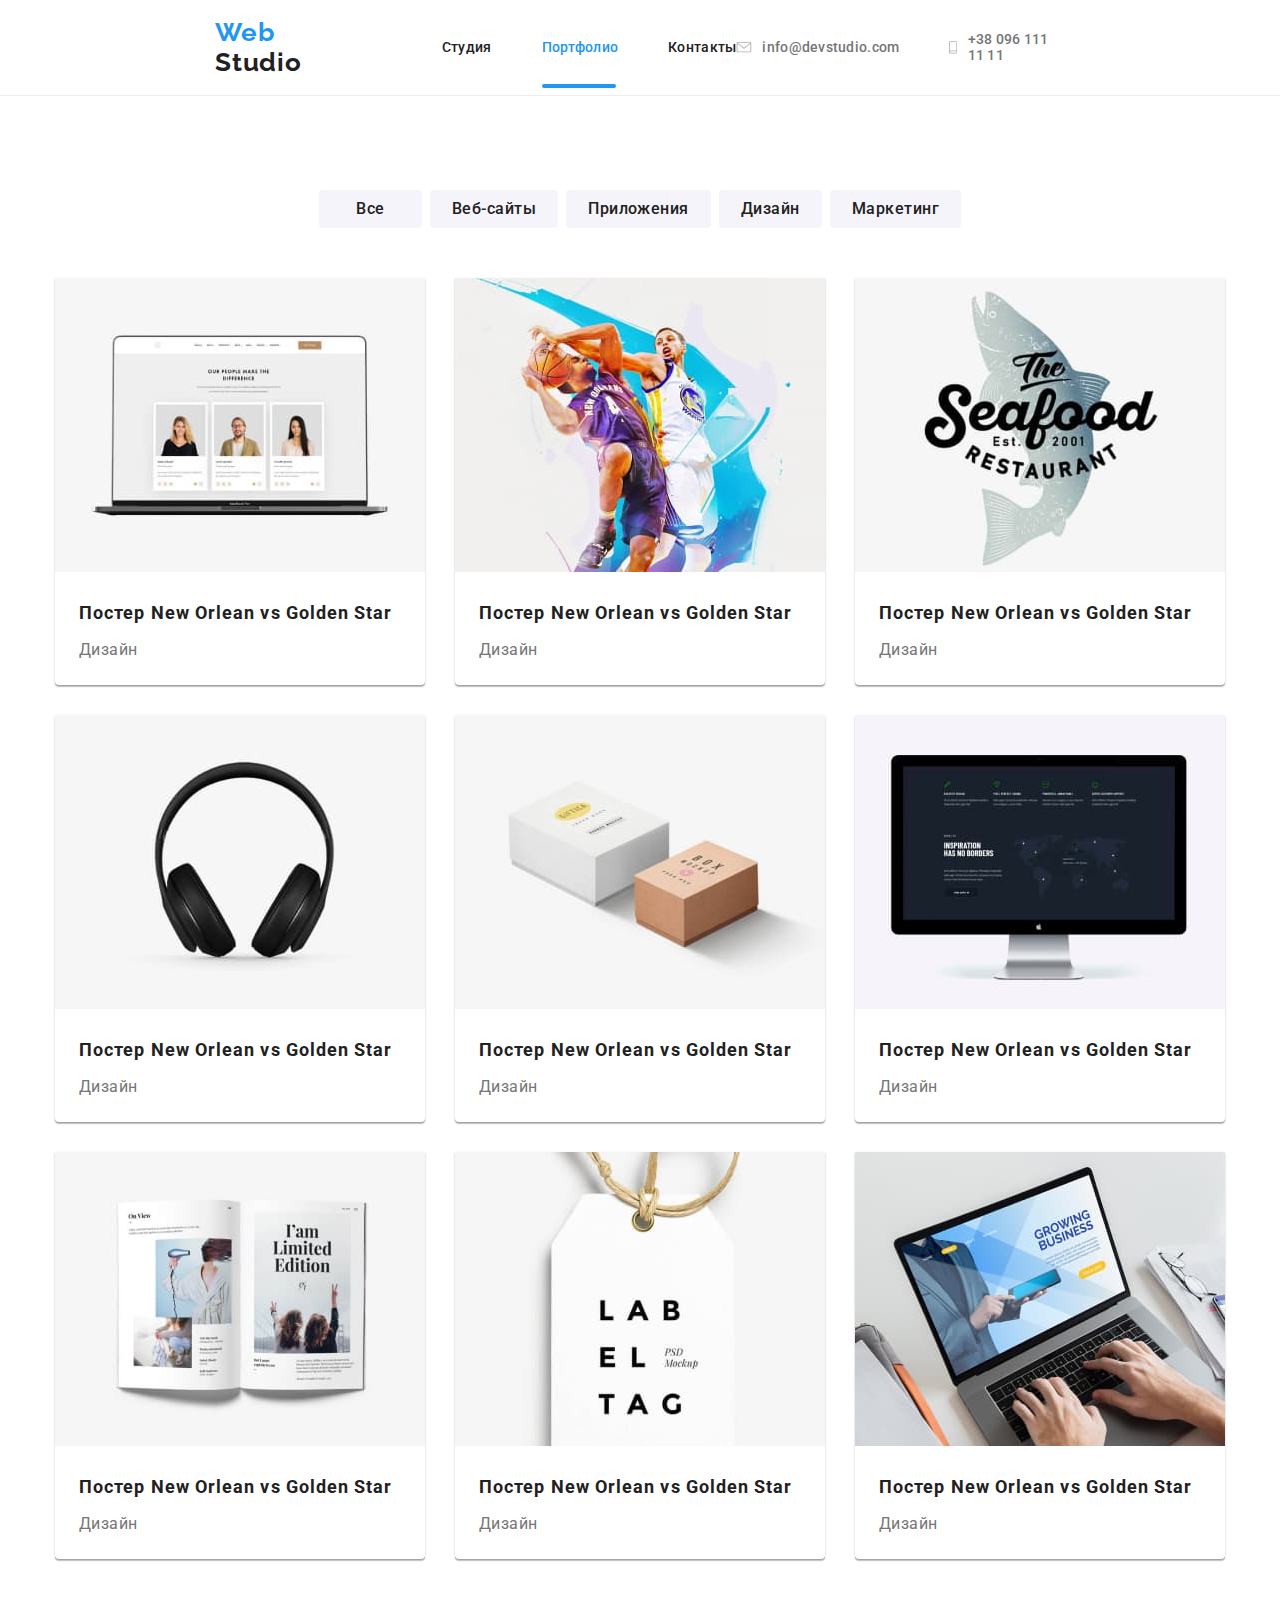
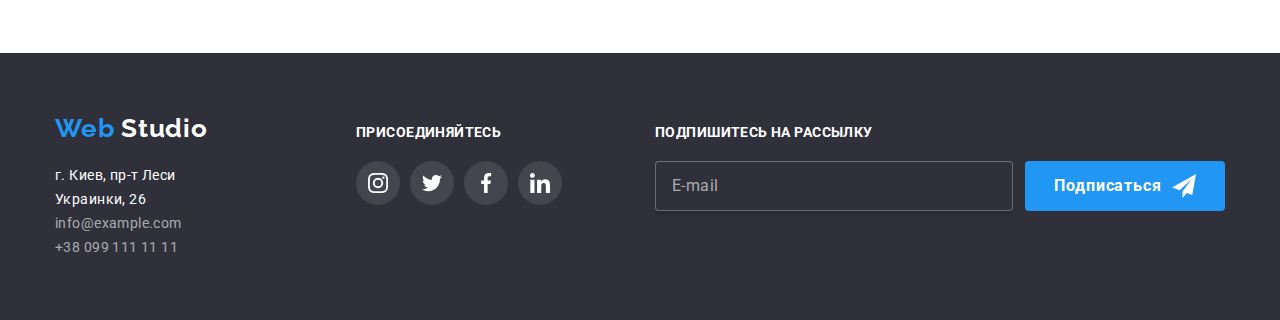
==== portfolio.html @ f152252c "Fixes page marcup and styles of index.html and portfolio.html" ====
<!DOCTYPE html>
<html lang="ru">
<head>
    <meta charset="UTF-8">
    <meta name="viewport" content="width=device-width, initial-scale=1.0">
    <title>Portfolio</title>
    <link href="https://fonts.googleapis.com/css2?family=Raleway:wght@700&amp;family=Roboto:wght@400;500;700;900&amp;display=swap" rel="stylesheet">
    <link rel="stylesheet" href="css/normalize.css"/>
    <link rel="stylesheet" href="./css/common.css"/>
    <link rel="stylesheet" href="./css/styles.css"/>
</head>
<body>
    <header>
        <div class="header-conteiner ul portfolio-page">
            <a href="./index.html" class="logo">
                Web <span class="head logo">Studio</span>
            </a>
            <nav class="nav">
                <ul class="ul">
                    <li class="item"><a href="./index.html" class="nav-link">Студия<div class="decor"></div></a></li>
                    <li class="item"><a href="./portfolio.html" class="nav-link current">Портфолио<div class="decor"></div></a></li>
                    <li class="item"><a href="" class="nav-link">Контакты<div class="decor"></div></a></li>
                </ul>
            </nav>
            <ul class="ul">
                <li class="item">
                    <a href="mailto:info@devstudio.com" class=".header-mail nav-link contact">
                        <svg class="header-mail icon">
                            <use href="./img/symbol-defs1.svg#envelope">
                            </use>
                        </svg>
                        info@devstudio.com
                    </a>
                </li>
                <li class="item">
                    <a href="tel:+380961111111" class="nav-link contact">
                        <svg class="header-phone icon">
                            <use href="./img/symbol-defs1.svg#smartphone">
                            </use>
                        </svg>
                        +38 096 111 11 11
                    </a>
                </li>
            </ul>
        </div>
    </header>
    <main class="main">
        <div class="conteiner customize">
            <h1 class="hidden">Портфолио</h1>
            <ul class="ul">
                <li class="portfolio-item"><button type="button" class="portfolio-button">Все</button></li>
                <li class="portfolio-item"><button type="button" class="portfolio-button">Веб-сайты</button></li>
                <li class="portfolio-item"><button type="button" class="portfolio-button">Приложения</button></li>
                <li class="portfolio-item"><button type="button" class="portfolio-button">Дизайн</button></li>
                <li class="portfolio-item"><button type="button" class="portfolio-button">Маркетинг</button></li>
            </ul>
        </div>
        <div class="portfolio conteiner">
            <ul class="ul portfolio">
                <li class="portfolio items">
                    <a href="" class="portfolio-link">
                        <div class="new-orlean">
                            <img src="./img/portfolio.jpg" alt=""/>
                            <p class="hover-block hover-text">
                                Технокряк это современная площадка распространения коронавируса. 
                                Компании используют эту платформу для цифрового шпионажа и атак 
                                на защищённые сервера конкурентов.
                            </p>
                        </div>
                        <div class="portfolio-conteiner">
                            <h2 class="portfolio-header">Постер New Orlean vs Golden Star</h2>
                            <p class="portfolio-text">Дизайн</p>
                        </div>
                    </a>
                </li>
                <li class="portfolio items">
                    <a href="" class="portfolio-link">
                        <div class="new-orlean">
                            <img src="./img/portfolio1.jpg" alt=""/>
                            <p class="hover-block hover-text">
                                Технокряк это современная площадка распространения коронавируса. 
                                Компании используют эту платформу для цифрового шпионажа и атак 
                                на защищённые сервера конкурентов.
                            </p>
                        </div>
                        <div class="portfolio-conteiner">
                            <h2 class="portfolio-header">Постер New Orlean vs Golden Star</h2>
                            <p class="portfolio-text">Дизайн</p>
                        </div>
                    </a>
                </li>
                <li class="portfolio items">
                    <a href="" class="portfolio-link">
                        <div class="new-orlean">
                            <img src="./img/portfolio2.jpg" alt=""/>
                            <p class="hover-block hover-text">
                                Технокряк это современная площадка распространения коронавируса. 
                                Компании используют эту платформу для цифрового шпионажа и атак 
                                на защищённые сервера конкурентов.
                            </p>
                        </div>
                        <div class="portfolio-conteiner">
                            <h2 class="portfolio-header">Постер New Orlean vs Golden Star</h2>
                            <p class="portfolio-text">Дизайн</p>
                        </div>
                    </a>
                </li>
                <li class="portfolio items">
                    <a href="" class="portfolio-link">
                        <div class="new-orlean">
                            <img src="./img/portfolio3.jpg" alt=""/>
                            <p class="hover-block hover-text">
                                Технокряк это современная площадка распространения коронавируса. 
                                Компании используют эту платформу для цифрового шпионажа и атак 
                                на защищённые сервера конкурентов.
                            </p>
                        </div>
                        <div class="portfolio-conteiner">
                            <h2 class="portfolio-header">Постер New Orlean vs Golden Star</h2>
                            <p class="portfolio-text">Дизайн</p>
                        </div>
                    </a>
                </li>
                <li class="portfolio items">
                    <a href="" class="portfolio-link">
                        <div class="new-orlean">
                            <img src="./img/portfolio4.jpg" alt=""/>
                            <p class="hover-block hover-text">
                                Технокряк это современная площадка распространения коронавируса. 
                                Компании используют эту платформу для цифрового шпионажа и атак 
                                на защищённые сервера конкурентов.
                            </p>
                        </div>
                        <div class="portfolio-conteiner">
                            <h2 class="portfolio-header">Постер New Orlean vs Golden Star</h2>
                            <p class="portfolio-text">Дизайн</p>
                        </div>
                    </a>
                </li>
                <li class="portfolio items">
                    <a href="" class="portfolio-link">
                        <div class="new-orlean">
                            <img src="./img/portfolio5.jpg" alt=""/>
                            <p class="hover-block hover-text">
                                Технокряк это современная площадка распространения коронавируса. 
                                Компании используют эту платформу для цифрового шпионажа и атак 
                                на защищённые сервера конкурентов.
                            </p>
                        </div>
                        <div class="portfolio-conteiner">
                            <h2 class="portfolio-header">Постер New Orlean vs Golden Star</h2>
                            <p class="portfolio-text">Дизайн</p>
                        </div>
                    </a>
                </li>
                <li class="portfolio items">
                    <a href="" class="portfolio-link">
                        <div class="new-orlean">
                            <img src="./img/portfolio6.jpg" alt=""/>
                            <p class="hover-block hover-text">
                                Технокряк это современная площадка распространения коронавируса. 
                                Компании используют эту платформу для цифрового шпионажа и атак 
                                на защищённые сервера конкурентов.
                            </p>
                        </div>
                        <div class="portfolio-conteiner">
                            <h2 class="portfolio-header">Постер New Orlean vs Golden Star</h2>
                            <p class="portfolio-text">Дизайн</p>
                        </div>
                    </a>
                </li>
                <li class="portfolio items">
                    <a href="" class="portfolio-link">
                        <div class="new-orlean">
                            <img src="./img/portfolio7.jpg" alt=""/>
                            <p class="hover-block hover-text">
                                Технокряк это современная площадка распространения коронавируса. 
                                Компании используют эту платформу для цифрового шпионажа и атак 
                                на защищённые сервера конкурентов.
                            </p>
                        </div>
                        <div class="portfolio-conteiner">
                            <h2 class="portfolio-header">Постер New Orlean vs Golden Star</h2>
                            <p class="portfolio-text">Дизайн</p>
                        </div>
                    </a>
                </li>
                <li class="portfolio items">
                    <a href="" class="portfolio-link">
                        <div class="new-orlean">
                            <img src="./img/portfolio8.jpg" alt=""/>
                            <p class="hover-block hover-text">
                                Технокряк это современная площадка распространения коронавируса. 
                                Компании используют эту платформу для цифрового шпионажа и атак 
                                на защищённые сервера конкурентов.
                            </p>
                        </div>
                        <div class="portfolio-conteiner">
                            <h2 class="portfolio-header">Постер New Orlean vs Golden Star</h2>
                            <p class="portfolio-text">Дизайн</p>
                        </div>
                    </a>
                </li>
            </ul>
        </div>
    </main>
    <footer class="footer">
        <h2 class="footer section-header hidden">Свяжитесь с нами</h2>
        <div class="footer-conteiner ul">
            <div class="ul address">
                <a href="./index.html" class="logo footer-logo">
                    Web <span class="botom logo">Studio</span>
                </a>
                <address class="address">
                    г. Киев, пр-т Леси Украинки, 26 <br>
                    <a href="mailto:info@example.com" class="address-link">info@example.com</a><br>
                    <a href="tel:+38 099 111 11 11" class="address-link">+38 099 111 11 11</a>
                </address>
            </div>
            <div class="ul follow-us">
                <h3 class="features ul">присоединяйтесь</h3>
                <ul class="ul">
                    <li class="team-item">
                        <a href="" aria-label="ссылка на instagram" target="_blank" rel="noopener noreferrer" class="follow-us-link">
                            <svg class="icon">
                                <use href="./img/symbol-defs.svg#instagram">
                                </use>
                            </svg>
                        </a>
                    </li>
                    <li class="team-item">
                        <a href="" aria-label="ссылка на twitter" target="_blank" rel="noopener noreferrer" class="follow-us-link">
                            <svg class="icon">
                                <use href="./img/symbol-defs.svg#twitter">
                                </use>
                            </svg>
                        </a>
                    </li>
                    <li class="team-item">
                        <a href="" aria-label="ссылка на faceboock" target="_blank" rel="noopener noreferrer" class="follow-us-link">
                            <svg class="icon">
                                <use href="./img/symbol-defs.svg#facebook">
                                </use>
                            </svg>
                        </a>
                    </li>
                    <li class="team-item">
                        <a href="" aria-label="ссылка на linkedin" target="_blank" rel="noopener noreferrer" class="follow-us-link">
                            <svg class="icon">
                                <use href="./img/symbol-defs.svg#linkedin">
                                </use>
                            </svg>
                        </a>
                    </li>
                </ul>
            </div>
            <form class="ul subscribe">
                <label class="footer-label" for="delivery-mail">Подпишитесь на рассылку</label>
                <div class="ul">
                    <input class="footer-input" type="email" id="delivery-mail" name="delivery-mail" placeholder="E-mail">
                    <button class="button" type="submit">
                        Подписаться
                        <svg class="icon">
                            <use href="./img/symbol-defs2.svg#icon-send">
                            </use>
                        </svg>
                    </button>
                </div>
            </form>
        </div>
    </footer>
</body>
</html>
---- css/common.css ----
:root {
    --primary-page-color: #2196F3;
    --secondary-page-color: #ffffff;
    --primary-text-color: #212121;
    --secondary-text-color: #ffffff;
}
/* inheriting border-box */
html {
    box-sizing: border-box;
}
*, *::before, *::after {
    box-sizing: inherit;
}
/* body */
body {
    background-color: var(--secondary-page-color);
    font-family: Roboto, sans-serif;
    font-size: 14px;
    letter-spacing: 0.03em;
    margin: 0;
}
/* standart margin remover */
h1, h2, h3, h4, h5, h6, ul, p {
    margin: 0 0 0 0;
    padding: 0 0 0 0;
}
/* list style remover */
ul {
    list-style: none;
}

/* logo style */
.logo {
    color: var(--primary-page-color);
    font-family: Raleway;
    font-weight: 700;
    font-size: 26px;
    line-height: 1.19;
    letter-spacing: 0.03em;
    text-decoration: none;
}
.head.logo {
    color: var(--primary-text-color);
}
.botom.logo {
    color: var(--secondary-page-color);
}
/* site nav */
.nav, .nav-link {
    color: var(--primary-text-color);
    font-weight: 500;
    line-height: 1.14;
    letter-spacing: 0.02em;
    text-decoration: none;

    transition: fill 250ms cubic-bezier(0.4, 0, 0.2, 1), color 250ms cubic-bezier(0.4, 0, 0.2, 1);
}
.nav-link {
    display: block;
    padding-top: 32px;
    padding-bottom: 31px;
}
.ul {
    display: flex;
    align-items: center;
    justify-content: center;
    margin-left: auto;
}
.nav .ul {
    margin-left: 85px;
}
.ul .item:not(:last-child) {
    margin-right: 50px;
}
.item {
    position: relative;
}
.decor::before {
    position: absolute;
    top: 76px;
    left: 0;
    content: '';
    width: calc(100% - 2px);
    height: 4px;
    border-radius: 2px;
    background-color: var(--primary-page-color);
    opacity: 0;

}
.nav-link.current {
    color: var(--primary-page-color);
}
.current .decor::before {
    opacity: 1;
}
.nav-link.contact {
    display: flex;
    align-items: center;
    color: #757575;

    transition: fill 250ms cubic-bezier(0.4, 0, 0.2, 1), color 250ms cubic-bezier(0.4, 0, 0.2, 1);
}
.header-mail.icon {
    width: 16px;
    height: 11px;
    margin-right: 10px;

    fill: #AFB1B8;

    transition: fill 250ms cubic-bezier(0.4, 0, 0.2, 1), color 250ms cubic-bezier(0.4, 0, 0.2, 1);
}
.header-phone.icon {
    width: 10px;
    height: 15px;
    margin-right: 10px;

    fill: #AFB1B8;

    transition: fill 250ms cubic-bezier(0.4, 0, 0.2, 1), color 250ms cubic-bezier(0.4, 0, 0.2, 1);
}
.item:hover .nav-link,
.item:focus .nav-link,
.item:hover .icon,
.item:focus .icon {
    fill: var(--primary-page-color);
    color: var(--primary-page-color);
}
.header-conteiner {
    margin: 0 auto 0 auto;
    max-width: 1600px;
    padding-left: 215px;
    padding-right: 215px;
    border-bottom: 1px solid #ECECEC;
    /* outline: 2px solid tomato; */
}
.header-conteiner.portfolio-page {
    margin-bottom: 94px;
}
/* footer */
.footer {
    max-width: 1600px;
    margin-right: auto;
    margin-left: auto;
    color: #ffffff;
    line-height: 1.14;
    background-color: #2F303A;
}
.footer.section-header {
    background-color: #2F303A;
}
.address {
    font-style: normal;
    font-weight: 400;
    font-size: 14px;
    line-height: 1.71;
}
.address-link {
    color: rgba(255, 255, 255, 0.6);
    text-decoration: none;
}
.address-link:hover, .address-link:focus {
    color: var(--primary-page-color);
}
.footer-conteiner {
    margin: 0 auto 0 auto;
    width: 1200px;
    padding-top: 60px;
    padding-right: 15px;
    padding-bottom: 60px;
    padding-left: 15px;

    /* background-color: #2F303A; */
    /* outline: 2px solid tomato; */
}
.footer-conteiner.ul {
    align-items: baseline;
    justify-content: start;
}
.logo.footer-logo {
    display: block;
    margin-bottom: 20px;
}
.ul.address {
    flex-direction: column;
    align-items: flex-start;
    margin-left: 0;
}
.features.ul {
    margin-left: 0;
}
.ul.follow-us {
    flex-direction: column;
    align-items: flex-start;
    margin-left: 147px;
}
.follow-us-link {
    display: flex;
    align-items: center;
    justify-content: center;
    width: 44px;
    height: 44px;
    margin-bottom: 0;
    border-radius: 50%;

    background-color: rgba(255, 255, 255, 0.1);

    transition: fill 250ms cubic-bezier(0.4, 0, 0.2, 1), background-color 250ms cubic-bezier(0.4, 0, 0.2, 1);

    /* outline: 2px solid tomato; */
}
.follow-us-link .icon {
    width: 20px;
    height: 20px;
    fill: var(--secondary-page-color);
}
.follow-us-link:hover,
.follow-us-link:focus {
    background-color: var(--primary-page-color);
}
.ul.subscribe {
    flex-direction: column;
    align-items: flex-start;
     margin-left: 93px;  
}
.footer-label {
    margin-bottom: 20px;

    font-weight: 700;
    font-size: 14px;
    text-transform: uppercase;
    cursor: pointer;
}
.footer-input {
    width: 358px;
    height: 50px;
    padding-top: 15px;
    padding-bottom: 15px;
    padding-left: 16px;
    margin-right: 12px;
    border: 1px solid rgba(255, 255, 255, 0.3);
    border-radius: 4px;
    background-color: #2F303A;
    cursor: pointer;

    box-shadow: 0px 4px 4px rgba(0, 0, 0, 0.15);
    transition: border-color 250ms cubic-bezier(0.4, 0, 0.2, 1);
}
.footer-input::placeholder {
    font-size: 16px;
    line-height: 1.25;
    letter-spacing: 0.03em;
    color: rgba(255, 255, 255, 0.6);
}
.footer-input:focus {
    outline: none;
    border-color: var(--primary-page-color);
}
.subscribe .icon {
    width: 24px;
    height: 24px;
    margin-left: 10px;
}
.ul .footer-item:not(:last-child) {
    margin-right: 10px;
}
---- css/styles.css ----
/* Styles for index.html */
/* hero */
.header {
    color: var(--secondary-text-color);
    font-weight: 900;
    font-size: 44px;
    line-height: 1.36;
    text-align: center;
    letter-spacing: 0.06em;
    text-transform: uppercase;
}
.hero-conteiner {
    margin: 0 auto 94px auto;
    max-width: 1600px;
    height: 600px;
    /* outline: 2px solid tomato; */
    background-color: rgba(47, 48, 58, 0.8);
    background-image: linear-gradient(
        to right,
        rgba(47, 48, 58, 0.8),
        rgba(47, 48, 58, 0.8)),
        url("../img/Header-img.jpg");
    /* background-size: cover; */
}
.conteiner-header {
    width: 700px;
    height: 120px;
    margin: 0 auto 0 auto;
}
.button {
    display: flex;
    width: 200px;
    height: 50px;
    align-items: center;
    justify-content: center;
    border: 0;
    border-radius: 4px;

    background-color: var(--primary-page-color);
    color: var(--secondary-text-color);
    font-weight: 700;
    font-size: 16px;
    line-height: 1.87;
    letter-spacing: 0.06em;
    text-decoration: none;
}
.button.absolute {
    top: 330px;
    right: 700px;
}
/* main */
.main {
    text-align: center;
}
/* sections */
.section {
    color: #212121;
    font-weight: 700;
    line-height: 1.14;


    /* outline: 2px solid lime; */
}
.section-header {
    background-color: var(--secondary-page-color);
    font-weight: 700;
    font-size: 36px;
    line-height: 1.17;
    text-align: center;
    letter-spacing: 0.03em;
    text-transform: none;

    margin-bottom: 50px;
    /* outline: 2px solid tomato; */
}
.hidden {
    position: absolute;
    visibility: hidden;
}
.features {
    text-align: left;
    font-weight: 700;
    font-size: 14px;
    text-transform: uppercase;

    margin-bottom: 20px;
    /* outline: 2px solid tomato; */
}
.features.customize {
    color: var(--secondary-text-color);
}
.section-text {
    text-align: left;
    color: #757575;
    font-weight: 400;
    line-height: 1.71;

    /* outline: 2px solid tomato; */
}
.conteiner {
    margin: 0 auto 94px auto;
    width: 1200px;
    padding-left: 15px;
    padding-right: 15px;
    /* outline: 2px solid tomato; */
}
.features-items {
    display: flex;
    width: 270px;
    height: 120px;
    align-items: center;
    justify-content: center;
    margin-bottom: 30px;
    border-radius: 4px;

    background-color: #F5F4FA;
}
.clients-items {
    display: flex;
    width: 170px;
    height: 90px;
    align-items: center;
    justify-content: center;
    border: 1px solid #AFB1B8;
    border-radius: 4px;

    transition: border-color 250ms cubic-bezier(0.4, 0, 0.2, 1);
}
.clients-items .icon {
    width: 44px;
    height: 49px;
    margin-bottom: 0;

    fill: #AFB1B8;
    
    transition: fill 250ms cubic-bezier(0.4, 0, 0.2, 1);
}
.tagline.icon {
    width: 40px;
    height: 52px;
}
.company.icon {
    width: 41px;
    height: 43px;
}
.foster-peters.icon {
    width: 80px;
    height: 42px;
}
.brand.icon {
    width: 59px;
    height: 47px;
}
.tag-line.icon {
    width: 89px;
    height: 45px;
}
.clients-link:hover,
.clients-link:focus,
.clients-items:hover,
.clients-items:focus {
    fill: var(--primary-page-color);
    border-color: var(--primary-page-color);
}
.ul .items {
    align-items: flex-start;
}
.ul .items:not(:last-child) {
    margin-right: 30px;
}
.items-width {
    width: 270px;
    padding-bottom: 24px;

    box-shadow: 0px 1px 3px rgba(0, 0, 0, 0.12), 0px 1px 1px rgba(0, 0, 0, 0.14), 0px 2px 1px rgba(0, 0, 0, 0.2);
    border-radius: 0px 0px 4px 4px;
}
.ul .team-item:not(:last-child) {
    margin-right: 10px;
}
.relative {
    position: relative;
}
.l {
    width: 370px;
    text-align: center;
}
.absolute {
    position: absolute;
    top: 224px;
    right: 0px;
}
.absolute-layer::before {
    position: absolute;
    top: 224px;
    right: 0px;
    content: '';
    width: 370px;
    height: 70px;
    background-color: rgba(47, 48, 58, 0.8);
}
.header.absolute {
    top: 200px;
    right: 430px;
    left: 430px;
}
.l.absolute {
    top: 251px;
}
.absolute.desine-desisions {
    top: 343px;
    right: 490px;
}
.ul.items {
    align-content: flex-end;
}
.icon {
    width: 70px;
    height: 70px;

    fill: #AFB1B8;
}
/* our team */
.teammate-name {
    font-weight: 500;
    font-size: 16px;
    line-height: 1.19;

    margin-bottom: 10px;
    /* outline: 2px solid tomato; */
}
.teammate-name.section-text {
    text-align: center;
    font-weight: 400;

    margin-bottom: 16px;
}
.section-link {
    color: #AFB1B8;
    text-decoration: none;

    /* outline: 2px solid tomato; */
}
.section-link:hover .icon,
.section-link:focus .icon {
    color: var(--primary-page-color);
    fill: var(--primary-page-color);
}
.team {
    padding-top: 94px;
    padding-bottom: 94px;
}
.photo-margin {
    max-width: 270px;
    margin-bottom: 30px;
}
.social-link {
    display: flex;
    align-items: center;
    justify-content: center;
    width: 44px;
    height: 44px;
    margin-bottom: 0;
    border-radius: 50%;

    transition: fill 250ms cubic-bezier(0.4, 0, 0.2, 1), background-color 250ms cubic-bezier(0.4, 0, 0.2, 1);

    /* outline: 2px solid tomato; */
}
.social-link .icon {
    width: 20px;
    height: 20px;

    transition: fill 250ms cubic-bezier(0.4, 0, 0.2, 1), background-color 250ms cubic-bezier(0.4, 0, 0.2, 1);   
}
.social-link:hover,
.social-link:focus,
.social-link:hover .icon,
.social-link:focus .icon {
    fill: var(--secondary-page-color);
    background-color: var(--primary-page-color);
}
/* Styles for portfolio.html */
/* main */

/* buttons */
/* .ul.portfolio-button {
    min-width: 611px;
    height: 54px;
    justify-content: center;
} */
.ul .portfolio-item:not(:last-child) {
    margin-right: 8px;
}
.portfolio-button {
    min-width: 103px;
    height: 38px;
    padding: 6px 22px;
    border: 0;
    border-radius: 4px;
    
    background-color: #F5F4FA;
    color: var(--primary-text-color);
    font-family: Roboto, sans-serif;
    font-weight: 500;
    font-size: 16px;
    line-height: 1.62;
    letter-spacing: 0.03em;

    transition: color 250ms cubic-bezier(0.4, 0, 0.2, 1), background-color 250ms cubic-bezier(0.4, 0, 0.2, 1), box-shadow 250ms cubic-bezier(0.4, 0, 0.2, 1);
}
.portfolio-button:hover, .portfolio-button:focus {
    background-color: var(--primary-page-color);
    color: var(--secondary-text-color);
    box-shadow: 0px 3px 1px rgba(0, 0, 0, 0.1), 0px 1px 2px rgba(0, 0, 0, 0.08), 0px 2px 2px rgba(0, 0, 0, 0.12);
}
/* portfolio */
.portfolio-conteiner {
    padding: 20px 24px;
    text-align: left;
}
.portfolio-header {
    margin-bottom: 4px;
    text-align: left;
    color: var(--primary-text-color);
    font-weight: 700;
    font-size: 18px;
    line-height: 2.00;
    letter-spacing: 0.06em;
    /* outline: 2px solid tomato; */
}
.portfolio-text {
    color: #757575;
    font-weight: 400;
    font-size: 16px;
    line-height: 1.88;
    /* outline: 2px solid tomato; */
}
.portfolio-link {
    text-decoration: none;
}
.hover-text {
    color: var(--secondary-text-color);
    font-size: 18px;
    line-height: 1.56;
}
.techno-crak,
.new-orlean,
.seafood,
.prime,
.boxes,
.inspiration,
.limited-edition,
.lab,
.growing-business {
    position: relative;
    overflow: hidden;
}
.hover-block {
    width: 370px;
    height: 294px;
    padding: 63px 24px;
    text-align: left;
    position: absolute;
    top: 0px;
    left: 0px;

    background-color: rgba(33, 150, 243, 0.9);

    transform: translateY(102%);
    transition: transform 250ms cubic-bezier(0.4, 0, 0.2, 1);
}
.techno-crak:hover .hover-block,
.new-orlean:hover .hover-block,
.seafood:hover .hover-block,
.prime:hover .hover-block,
.boxes:hover .hover-block,
.inspiration:hover .hover-block,
.limited-edition:hover .hover-block,
.lab:hover .hover-block,
.growing-business:hover .hover-block {
    background-color: rgba(33, 150, 243, 0.9);
    transform: translateY(0);
}
.header-conteiner.customize {
    margin: 0 auto 94px auto;
}
.conteiner.customize {
    margin: 0 auto 34px auto;
    padding: 0 0 16px 0;
}
.portfolio.conteiner {
    margin-right: auto;
    margin-left: auto;
}
.portfolio.items {
    position: relative;
    width: 370px;

    box-shadow: 0px 1px 3px rgba(0, 0, 0, 0.12), 0px 1px 1px rgba(0, 0, 0, 0.14), 0px 2px 1px rgba(0, 0, 0, 0.2);
    border-radius: 0px 0px 4px 4px;
}
.ul.portfolio:nth-child(n+1) {
    flex-wrap: wrap;
}
.ul .portfolio:nth-child(3n) {
    margin-right: 0px;
}
.portfolio .items {
    margin-bottom: 30px;
}
.portfolio .items:nth-last-child(-n + 3){
    margin-bottom: 0;   
}
/* modal window */
.backdrop {
    position: fixed;
    top: 0;
    left: 0;
    width: 100%;
    height: 100%;
    background-color: rgba(255, 165, 0, 0);
    opacity: 1;
    transition: opacity 250ms cubic-bezier(0.4, 0, 0.2, 1);
}
.backdrop.is-hidden {
    opacity: 0;
    pointer-events: none;
}
.backdrop.is-hidden .modal {
    transform: translate(-50%, -50%) scale(0.8);
}
.modal {
    position: absolute;
    top: 50%;
    left: 50%;

    width: 528px;
    height: 581px;
    padding: 40px 40px;
    border-radius: 4px;
    background-color: #FFFFFF;

    box-shadow: 0px 1px 3px rgba(0, 0, 0, 0.12), 0px 1px 1px rgba(0, 0, 0, 0.14), 0px 2px 1px rgba(0, 0, 0, 0.2);
    transform: translate(-50%, -50%) scale(1);
    transition: transform 250ms cubic-bezier(0.4, 0, 0.2, 1);
}
.modal-button {
    position: absolute;
    top: 8px;
    left: 490px;

    display: flex;
    width: 30px;
    height: 30px;
    align-items: center;
    justify-content: center;
    border: 1px solid rgba(0, 0, 0, 0.1);
    border-radius: 50%;

    background-color: #FFFFFF;
}
.modal-button .icon {
    width: 11px;
    height: 11px;
    fill: #000000;

    transition: fill 250ms cubic-bezier(0.4, 0, 0.2, 1);
}
.modal-button:hover,
.modal-button:focus,
.modal-button:hover .icon,
.modal-button:focus .icon {
    fill: var(--primary-page-color);
    cursor: pointer;
}
.modal-content {
    position: relative;
    color: var(--primary-text-color);
}
.modal-header {
    margin-bottom: 12px;
    font-size: 20px;
    font-weight: 700;
    line-height: 1.15;
}
.modal-label {
    display: block;
    margin-bottom: 4px;

    color: #757575;
    font-size: 12px;
    line-height: 1.17;
    letter-spacing: 0.01em;
    cursor: pointer;
}
.modal-iput {
    width: 100%;
    height: 40px;
    padding-top: 12px;
    padding-bottom: 12px;
    padding-left: 42px;
    margin-bottom: 10px;
    border: 1px solid rgba(33, 33, 33, 0.2);
    border-radius: 4px;
    cursor: pointer;

    transition: border-color 250ms cubic-bezier(0.4, 0, 0.2, 1);
}
.modal-content .icon {
    position: absolute;
    top: 64px;
    left: 12px;
    width: 18px;
    height: 18px;
    fill: #212121;
}
.name,
.phone,
.email {
    transition: fill 250ms cubic-bezier(0.4, 0, 0.2, 1);
}
.icon.phone {
    top: calc(64px + 68px);
}
.icon.email {
    top: calc(64px + 68px * 2);
}
.modal-iput:focus,
.modal-iput:focus + .name,
.modal-iput:focus + .phone,
.modal-iput:focus + .email {
    outline: none;
    border-color: var(--primary-page-color);
    fill: var(--primary-page-color);
}
.modal-comment {
    width: 100%;
    height: 120px;
    padding: 12px 16px;
    margin-bottom: 20px;
    border: 1px solid rgba(33, 33, 33, 0.2);
    border-radius: 4px;
    resize: none;

    transition: border-color 250ms cubic-bezier(0.4, 0, 0.2, 1);
}
.modal-comment::placeholder {
    color: rgba(117, 117, 117, 0.5);
    font-size: 12px;
    line-height: 1.17;
    letter-spacing: 0.01em;
}
.modal-comment:focus {
    outline: none;
    border-color: var(--primary-page-color);
}
.modal-checkbox {
    width: 16px;
    height: 15px;
    -webkit-appearance: none;
    -moz-appearance: none;
    appearance: none;
    outline: none;
}
.checkbox.modal-label {
    display: inline-block;
    margin-bottom: 30px;
    margin-left: 8px;
    font-size: 14px;
    line-height: 1.7;
    letter-spacing: 0.03em;
}
.icon.square {
    width: 16px;
    height: 16px;
    top: calc((64px + 68px * 2) + 203px);
    left: 0;
}
.square {
    transition: background-color 250ms cubic-bezier(0.4, 0, 0.2, 1),
    fill 250ms cubic-bezier(0.4, 0, 0.2, 1);
}
.modal-checkbox:checked ~ .square {
    fill: var(--primary-page-color);
    background-image: url(../img/icon-check.svg);
    background-color: var(--primary-page-color);

}
.modal-link {
    color: var(--primary-page-color);
}
.modal-content .button {
    display: inline;
    position: relative;
    left: 50%;
    transform: translate(-50%);

    box-shadow: 0px 4px 4px rgba(0, 0, 0, 0.15);
}
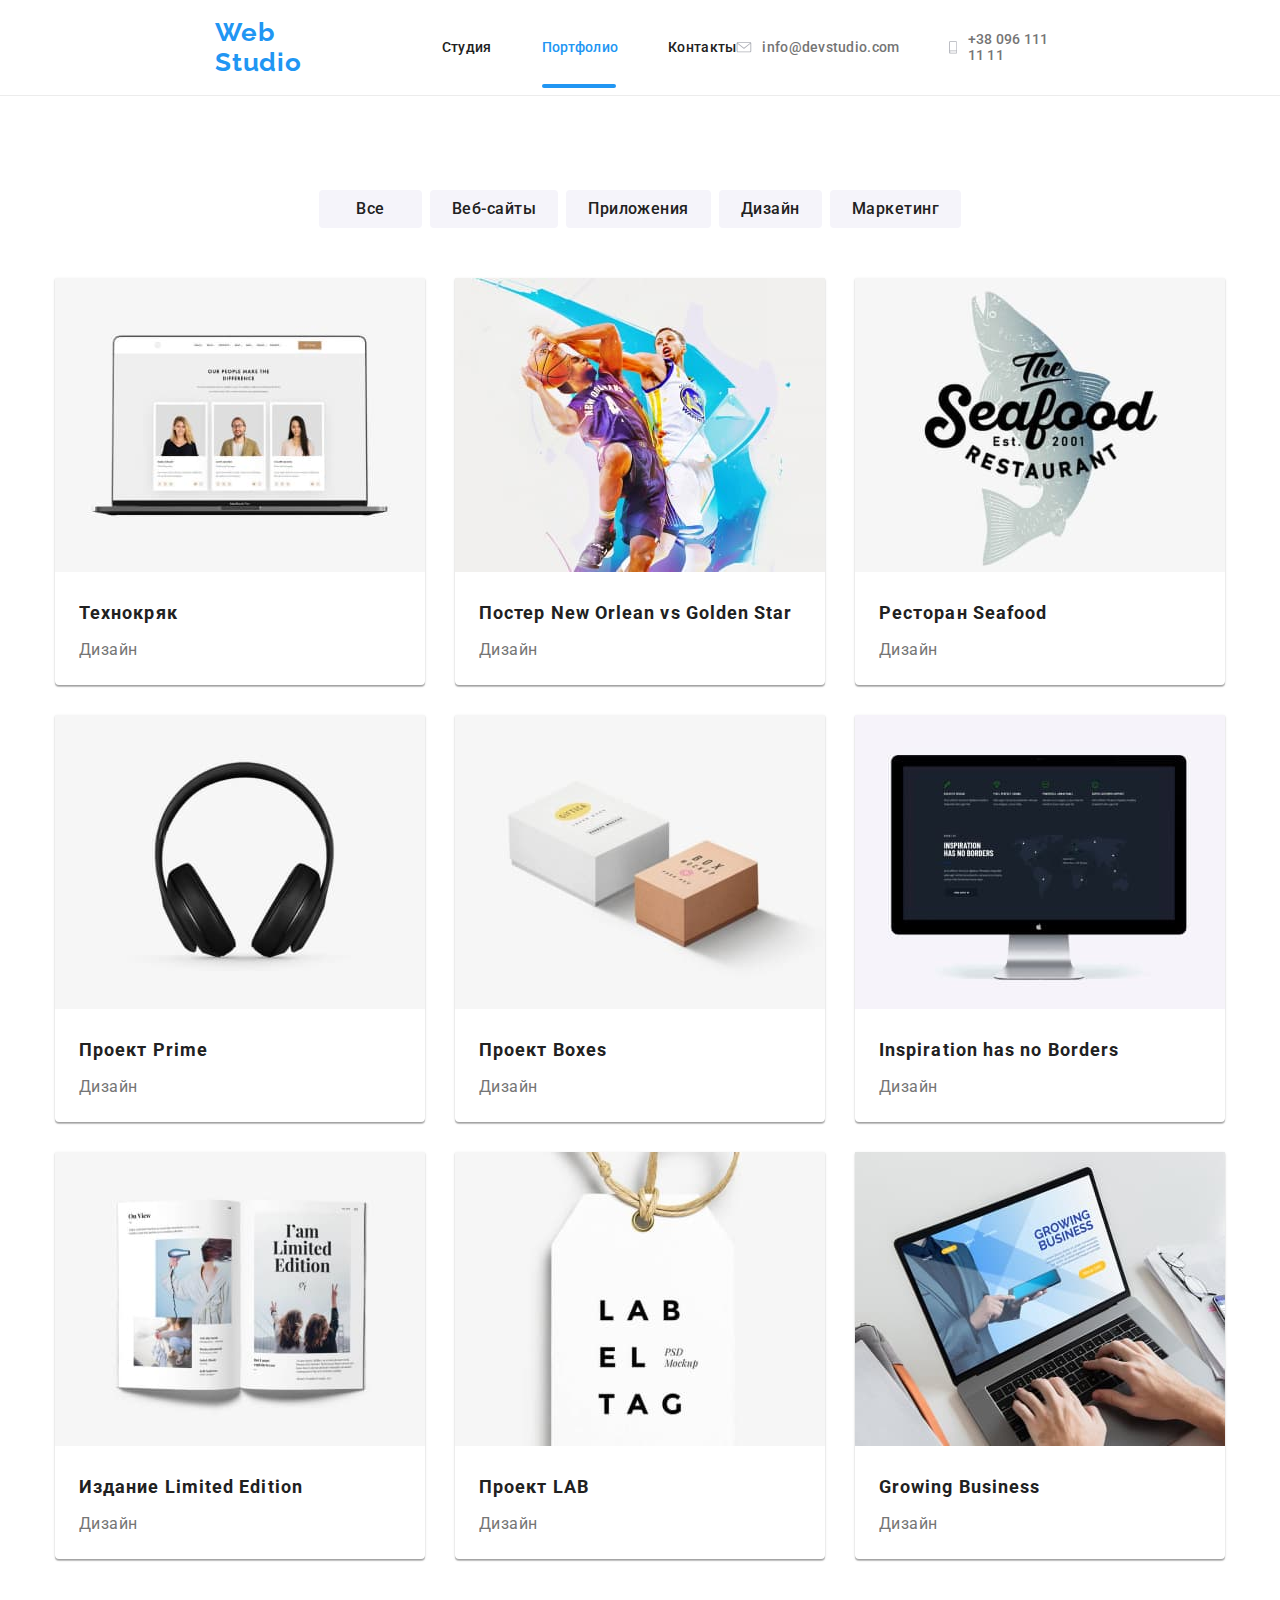
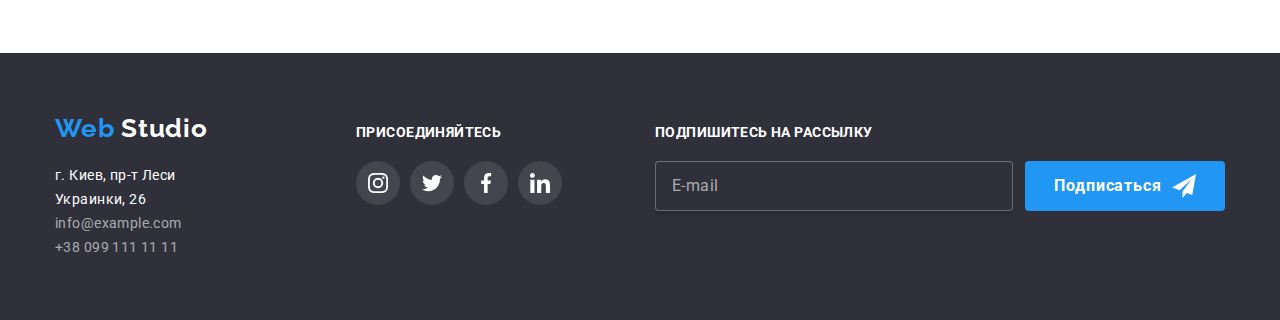
==== commit 9ecc538f: "Fixes styles in index.html and portfolio.html" ====
--- a/portfolio.html
+++ b/portfolio.html
@@ -59,16 +59,16 @@
             <ul class="ul portfolio">
                 <li class="portfolio items">
                     <a href="" class="portfolio-link">
-                        <div class="new-orlean">
+                        <div class="techno-crak">
                             <img src="./img/portfolio.jpg" alt=""/>
-                            <p class="hover-block hover-text">
-                                Технокряк это современная площадка распространения коронавируса. 
-                                Компании используют эту платформу для цифрового шпионажа и атак 
-                                на защищённые сервера конкурентов.
-                            </p>
-                        </div>
-                        <div class="portfolio-conteiner">
-                            <h2 class="portfolio-header">Постер New Orlean vs Golden Star</h2>
+                            <p class="hover-block">
+                                Технокряк это современная площадка распространения коронавируса. 
+                                Компании используют эту платформу для цифрового шпионажа и атак 
+                                на защищённые сервера конкурентов.
+                            </p>
+                        </div>
+                        <div class="portfolio-conteiner">
+                            <h2 class="portfolio-header">Технокряк</h2>
                             <p class="portfolio-text">Дизайн</p>
                         </div>
                     </a>
@@ -77,7 +77,7 @@
                     <a href="" class="portfolio-link">
                         <div class="new-orlean">
                             <img src="./img/portfolio1.jpg" alt=""/>
-                            <p class="hover-block hover-text">
+                            <p class="hover-block">
                                 Технокряк это современная площадка распространения коронавируса. 
                                 Компании используют эту платформу для цифрового шпионажа и атак 
                                 на защищённые сервера конкурентов.
@@ -91,112 +91,112 @@
                 </li>
                 <li class="portfolio items">
                     <a href="" class="portfolio-link">
-                        <div class="new-orlean">
+                        <div class="seafood">
                             <img src="./img/portfolio2.jpg" alt=""/>
-                            <p class="hover-block hover-text">
-                                Технокряк это современная площадка распространения коронавируса. 
-                                Компании используют эту платформу для цифрового шпионажа и атак 
-                                на защищённые сервера конкурентов.
-                            </p>
-                        </div>
-                        <div class="portfolio-conteiner">
-                            <h2 class="portfolio-header">Постер New Orlean vs Golden Star</h2>
-                            <p class="portfolio-text">Дизайн</p>
-                        </div>
-                    </a>
-                </li>
-                <li class="portfolio items">
-                    <a href="" class="portfolio-link">
-                        <div class="new-orlean">
+                            <p class="hover-block">
+                                Технокряк это современная площадка распространения коронавируса. 
+                                Компании используют эту платформу для цифрового шпионажа и атак 
+                                на защищённые сервера конкурентов.
+                            </p>
+                        </div>
+                        <div class="portfolio-conteiner">
+                            <h2 class="portfolio-header">Ресторан Seafood</h2>
+                            <p class="portfolio-text">Дизайн</p>
+                        </div>
+                    </a>
+                </li>
+                <li class="portfolio items">
+                    <a href="" class="portfolio-link">
+                        <div class="prime">
                             <img src="./img/portfolio3.jpg" alt=""/>
-                            <p class="hover-block hover-text">
-                                Технокряк это современная площадка распространения коронавируса. 
-                                Компании используют эту платформу для цифрового шпионажа и атак 
-                                на защищённые сервера конкурентов.
-                            </p>
-                        </div>
-                        <div class="portfolio-conteiner">
-                            <h2 class="portfolio-header">Постер New Orlean vs Golden Star</h2>
-                            <p class="portfolio-text">Дизайн</p>
-                        </div>
-                    </a>
-                </li>
-                <li class="portfolio items">
-                    <a href="" class="portfolio-link">
-                        <div class="new-orlean">
+                            <p class="hover-block">
+                                Технокряк это современная площадка распространения коронавируса. 
+                                Компании используют эту платформу для цифрового шпионажа и атак 
+                                на защищённые сервера конкурентов.
+                            </p>
+                        </div>
+                        <div class="portfolio-conteiner">
+                            <h2 class="portfolio-header">Проект Prime</h2>
+                            <p class="portfolio-text">Дизайн</p>
+                        </div>
+                    </a>
+                </li>
+                <li class="portfolio items">
+                    <a href="" class="portfolio-link">
+                        <div class="boxes">
                             <img src="./img/portfolio4.jpg" alt=""/>
-                            <p class="hover-block hover-text">
-                                Технокряк это современная площадка распространения коронавируса. 
-                                Компании используют эту платформу для цифрового шпионажа и атак 
-                                на защищённые сервера конкурентов.
-                            </p>
-                        </div>
-                        <div class="portfolio-conteiner">
-                            <h2 class="portfolio-header">Постер New Orlean vs Golden Star</h2>
-                            <p class="portfolio-text">Дизайн</p>
-                        </div>
-                    </a>
-                </li>
-                <li class="portfolio items">
-                    <a href="" class="portfolio-link">
-                        <div class="new-orlean">
+                            <p class="hover-block">
+                                Технокряк это современная площадка распространения коронавируса. 
+                                Компании используют эту платформу для цифрового шпионажа и атак 
+                                на защищённые сервера конкурентов.
+                            </p>
+                        </div>
+                        <div class="portfolio-conteiner">
+                            <h2 class="portfolio-header">Проект Boxes</h2>
+                            <p class="portfolio-text">Дизайн</p>
+                        </div>
+                    </a>
+                </li>
+                <li class="portfolio items">
+                    <a href="" class="portfolio-link">
+                        <div class="inspiration">
                             <img src="./img/portfolio5.jpg" alt=""/>
-                            <p class="hover-block hover-text">
-                                Технокряк это современная площадка распространения коронавируса. 
-                                Компании используют эту платформу для цифрового шпионажа и атак 
-                                на защищённые сервера конкурентов.
-                            </p>
-                        </div>
-                        <div class="portfolio-conteiner">
-                            <h2 class="portfolio-header">Постер New Orlean vs Golden Star</h2>
-                            <p class="portfolio-text">Дизайн</p>
-                        </div>
-                    </a>
-                </li>
-                <li class="portfolio items">
-                    <a href="" class="portfolio-link">
-                        <div class="new-orlean">
+                            <p class="hover-block">
+                                Технокряк это современная площадка распространения коронавируса. 
+                                Компании используют эту платформу для цифрового шпионажа и атак 
+                                на защищённые сервера конкурентов.
+                            </p>
+                        </div>
+                        <div class="portfolio-conteiner">
+                            <h2 class="portfolio-header">Inspiration has no Borders</h2>
+                            <p class="portfolio-text">Дизайн</p>
+                        </div>
+                    </a>
+                </li>
+                <li class="portfolio items">
+                    <a href="" class="portfolio-link">
+                        <div class="limited-edition">
                             <img src="./img/portfolio6.jpg" alt=""/>
-                            <p class="hover-block hover-text">
-                                Технокряк это современная площадка распространения коронавируса. 
-                                Компании используют эту платформу для цифрового шпионажа и атак 
-                                на защищённые сервера конкурентов.
-                            </p>
-                        </div>
-                        <div class="portfolio-conteiner">
-                            <h2 class="portfolio-header">Постер New Orlean vs Golden Star</h2>
-                            <p class="portfolio-text">Дизайн</p>
-                        </div>
-                    </a>
-                </li>
-                <li class="portfolio items">
-                    <a href="" class="portfolio-link">
-                        <div class="new-orlean">
+                            <p class="hover-block">
+                                Технокряк это современная площадка распространения коронавируса. 
+                                Компании используют эту платформу для цифрового шпионажа и атак 
+                                на защищённые сервера конкурентов.
+                            </p>
+                        </div>
+                        <div class="portfolio-conteiner">
+                            <h2 class="portfolio-header">Издание Limited Edition</h2>
+                            <p class="portfolio-text">Дизайн</p>
+                        </div>
+                    </a>
+                </li>
+                <li class="portfolio items">
+                    <a href="" class="portfolio-link">
+                        <div class="lab">
                             <img src="./img/portfolio7.jpg" alt=""/>
-                            <p class="hover-block hover-text">
-                                Технокряк это современная площадка распространения коронавируса. 
-                                Компании используют эту платформу для цифрового шпионажа и атак 
-                                на защищённые сервера конкурентов.
-                            </p>
-                        </div>
-                        <div class="portfolio-conteiner">
-                            <h2 class="portfolio-header">Постер New Orlean vs Golden Star</h2>
-                            <p class="portfolio-text">Дизайн</p>
-                        </div>
-                    </a>
-                </li>
-                <li class="portfolio items">
-                    <a href="" class="portfolio-link">
-                        <div class="new-orlean">
+                            <p class="hover-block">
+                                Технокряк это современная площадка распространения коронавируса. 
+                                Компании используют эту платформу для цифрового шпионажа и атак 
+                                на защищённые сервера конкурентов.
+                            </p>
+                        </div>
+                        <div class="portfolio-conteiner">
+                            <h2 class="portfolio-header">Проект LAB</h2>
+                            <p class="portfolio-text">Дизайн</p>
+                        </div>
+                    </a>
+                </li>
+                <li class="portfolio items">
+                    <a href="" class="portfolio-link">
+                        <div class="growing-business">
                             <img src="./img/portfolio8.jpg" alt=""/>
-                            <p class="hover-block hover-text">
-                                Технокряк это современная площадка распространения коронавируса. 
-                                Компании используют эту платформу для цифрового шпионажа и атак 
-                                на защищённые сервера конкурентов.
-                            </p>
-                        </div>
-                        <div class="portfolio-conteiner">
-                            <h2 class="portfolio-header">Постер New Orlean vs Golden Star</h2>
+                            <p class="hover-block">
+                                Технокряк это современная площадка распространения коронавируса. 
+                                Компании используют эту платформу для цифрового шпионажа и атак 
+                                на защищённые сервера конкурентов.
+                            </p>
+                        </div>
+                        <div class="portfolio-conteiner">
+                            <h2 class="portfolio-header">Growing Business</h2>
                             <p class="portfolio-text">Дизайн</p>
                         </div>
                     </a>
--- a/css/common.css
+++ b/css/common.css
@@ -28,7 +28,18 @@
 ul {
     list-style: none;
 }
-
+/* header */
+.header-conteiner {
+    margin: 0 auto 0 auto;
+    max-width: 1600px;
+    padding-left: 215px;
+    padding-right: 215px;
+    border-bottom: 1px solid #ECECEC;
+    /* outline: 2px solid tomato; */
+}
+.header-conteiner.portfolio-page {
+    margin-bottom: 94px;
+}
 /* logo style */
 .logo {
     color: var(--primary-page-color);
@@ -39,11 +50,8 @@
     letter-spacing: 0.03em;
     text-decoration: none;
 }
-.head.logo {
+.logo .header-logo {
     color: var(--primary-text-color);
-}
-.botom.logo {
-    color: var(--secondary-page-color);
 }
 /* site nav */
 .nav, .nav-link {
@@ -55,11 +63,6 @@
 
     transition: fill 250ms cubic-bezier(0.4, 0, 0.2, 1), color 250ms cubic-bezier(0.4, 0, 0.2, 1);
 }
-.nav-link {
-    display: block;
-    padding-top: 32px;
-    padding-bottom: 31px;
-}
 .ul {
     display: flex;
     align-items: center;
@@ -69,11 +72,19 @@
 .nav .ul {
     margin-left: 85px;
 }
+.item {
+    position: relative;
+}
 .ul .item:not(:last-child) {
     margin-right: 50px;
 }
-.item {
-    position: relative;
+.nav-link {
+    display: block;
+    padding-top: 32px;
+    padding-bottom: 31px;
+}
+.nav-link.current {
+    color: var(--primary-page-color);
 }
 .decor::before {
     position: absolute;
@@ -87,9 +98,6 @@
     opacity: 0;
 
 }
-.nav-link.current {
-    color: var(--primary-page-color);
-}
 .current .decor::before {
     opacity: 1;
 }
@@ -100,7 +108,7 @@
 
     transition: fill 250ms cubic-bezier(0.4, 0, 0.2, 1), color 250ms cubic-bezier(0.4, 0, 0.2, 1);
 }
-.header-mail.icon {
+.contact .icon {
     width: 16px;
     height: 11px;
     margin-right: 10px;
@@ -112,11 +120,6 @@
 .header-phone.icon {
     width: 10px;
     height: 15px;
-    margin-right: 10px;
-
-    fill: #AFB1B8;
-
-    transition: fill 250ms cubic-bezier(0.4, 0, 0.2, 1), color 250ms cubic-bezier(0.4, 0, 0.2, 1);
 }
 .item:hover .nav-link,
 .item:focus .nav-link,
@@ -124,17 +127,6 @@
 .item:focus .icon {
     fill: var(--primary-page-color);
     color: var(--primary-page-color);
-}
-.header-conteiner {
-    margin: 0 auto 0 auto;
-    max-width: 1600px;
-    padding-left: 215px;
-    padding-right: 215px;
-    border-bottom: 1px solid #ECECEC;
-    /* outline: 2px solid tomato; */
-}
-.header-conteiner.portfolio-page {
-    margin-bottom: 94px;
 }
 /* footer */
 .footer {
@@ -148,19 +140,6 @@
 .footer.section-header {
     background-color: #2F303A;
 }
-.address {
-    font-style: normal;
-    font-weight: 400;
-    font-size: 14px;
-    line-height: 1.71;
-}
-.address-link {
-    color: rgba(255, 255, 255, 0.6);
-    text-decoration: none;
-}
-.address-link:hover, .address-link:focus {
-    color: var(--primary-page-color);
-}
 .footer-conteiner {
     margin: 0 auto 0 auto;
     width: 1200px;
@@ -168,30 +147,43 @@
     padding-right: 15px;
     padding-bottom: 60px;
     padding-left: 15px;
-
-    /* background-color: #2F303A; */
-    /* outline: 2px solid tomato; */
 }
 .footer-conteiner.ul {
     align-items: baseline;
     justify-content: start;
-}
-.logo.footer-logo {
-    display: block;
-    margin-bottom: 20px;
 }
 .ul.address {
     flex-direction: column;
     align-items: flex-start;
     margin-left: 0;
 }
-.features.ul {
-    margin-left: 0;
+.logo.footer-logo {
+    display: block;
+    margin-bottom: 20px;
+}
+.footer-logo .logo {
+    color: var(--secondary-page-color);
+}
+.address {
+    font-style: normal;
+    font-weight: 400;
+    font-size: 14px;
+    line-height: 1.71;
+}
+.address-link {
+    color: rgba(255, 255, 255, 0.6);
+    text-decoration: none;
+}
+.address-link:hover, .address-link:focus {
+    color: var(--primary-page-color);
 }
 .ul.follow-us {
     flex-direction: column;
     align-items: flex-start;
     margin-left: 147px;
+}
+.features.ul {
+    margin-left: 0;
 }
 .follow-us-link {
     display: flex;
@@ -205,22 +197,20 @@
     background-color: rgba(255, 255, 255, 0.1);
 
     transition: fill 250ms cubic-bezier(0.4, 0, 0.2, 1), background-color 250ms cubic-bezier(0.4, 0, 0.2, 1);
-
-    /* outline: 2px solid tomato; */
+}
+.follow-us-link:hover,
+.follow-us-link:focus {
+    background-color: var(--primary-page-color);
 }
 .follow-us-link .icon {
     width: 20px;
     height: 20px;
     fill: var(--secondary-page-color);
 }
-.follow-us-link:hover,
-.follow-us-link:focus {
-    background-color: var(--primary-page-color);
-}
 .ul.subscribe {
     flex-direction: column;
     align-items: flex-start;
-     margin-left: 93px;  
+    margin-left: 93px;  
 }
 .footer-label {
     margin-bottom: 20px;
@@ -245,21 +235,18 @@
     box-shadow: 0px 4px 4px rgba(0, 0, 0, 0.15);
     transition: border-color 250ms cubic-bezier(0.4, 0, 0.2, 1);
 }
+.footer-input:focus {
+    outline: none;
+    border-color: var(--primary-page-color);
+}
 .footer-input::placeholder {
     font-size: 16px;
     line-height: 1.25;
     letter-spacing: 0.03em;
     color: rgba(255, 255, 255, 0.6);
 }
-.footer-input:focus {
-    outline: none;
-    border-color: var(--primary-page-color);
-}
 .subscribe .icon {
     width: 24px;
     height: 24px;
     margin-left: 10px;
-}
-.ul .footer-item:not(:last-child) {
-    margin-right: 10px;
 }--- a/css/styles.css
+++ b/css/styles.css
@@ -1,5 +1,20 @@
 /* Styles for index.html */
+/* main */
+.main {
+    text-align: center;
+}
 /* hero */
+.hero-conteiner {
+    margin: 0 auto 94px auto;
+    max-width: 1600px;
+    height: 600px;
+    background-color: rgba(47, 48, 58, 0.8);
+    background-image: linear-gradient(
+        to right,
+        rgba(47, 48, 58, 0.8),
+        rgba(47, 48, 58, 0.8)),
+        url("../img/Header-img.jpg");
+}
 .header {
     color: var(--secondary-text-color);
     font-weight: 900;
@@ -9,23 +24,15 @@
     letter-spacing: 0.06em;
     text-transform: uppercase;
 }
-.hero-conteiner {
-    margin: 0 auto 94px auto;
-    max-width: 1600px;
-    height: 600px;
-    /* outline: 2px solid tomato; */
-    background-color: rgba(47, 48, 58, 0.8);
-    background-image: linear-gradient(
-        to right,
-        rgba(47, 48, 58, 0.8),
-        rgba(47, 48, 58, 0.8)),
-        url("../img/Header-img.jpg");
-    /* background-size: cover; */
-}
-.conteiner-header {
-    width: 700px;
-    height: 120px;
-    margin: 0 auto 0 auto;
+.absolute {
+    position: absolute;
+    top: 224px;
+    right: 0px;
+}
+.header.absolute {
+    top: 200px;
+    right: 430px;
+    left: 430px;
 }
 .button {
     display: flex;
@@ -48,20 +55,21 @@
     top: 330px;
     right: 700px;
 }
-/* main */
-.main {
-    text-align: center;
-}
 /* sections */
 .section {
     color: #212121;
     font-weight: 700;
     line-height: 1.14;
-
-
-    /* outline: 2px solid lime; */
+}
+.conteiner {
+    margin: 0 auto 94px auto;
+    width: 1200px;
+    padding-left: 15px;
+    padding-right: 15px;
 }
 .section-header {
+    margin-bottom: 50px;
+
     background-color: var(--secondary-page-color);
     font-weight: 700;
     font-size: 36px;
@@ -69,40 +77,17 @@
     text-align: center;
     letter-spacing: 0.03em;
     text-transform: none;
-
-    margin-bottom: 50px;
-    /* outline: 2px solid tomato; */
 }
 .hidden {
     position: absolute;
     visibility: hidden;
 }
-.features {
-    text-align: left;
-    font-weight: 700;
-    font-size: 14px;
-    text-transform: uppercase;
-
-    margin-bottom: 20px;
-    /* outline: 2px solid tomato; */
-}
-.features.customize {
-    color: var(--secondary-text-color);
-}
-.section-text {
-    text-align: left;
-    color: #757575;
-    font-weight: 400;
-    line-height: 1.71;
-
-    /* outline: 2px solid tomato; */
-}
-.conteiner {
-    margin: 0 auto 94px auto;
-    width: 1200px;
-    padding-left: 15px;
-    padding-right: 15px;
-    /* outline: 2px solid tomato; */
+/* features */
+.ul .items {
+    align-items: flex-start;
+}
+.ul .items:not(:last-child) {
+    margin-right: 30px;
 }
 .features-items {
     display: flex;
@@ -115,6 +100,118 @@
 
     background-color: #F5F4FA;
 }
+.icon {
+    width: 70px;
+    height: 70px;
+
+    fill: #AFB1B8;
+}
+.features {
+    text-align: left;
+    font-weight: 700;
+    font-size: 14px;
+    text-transform: uppercase;
+
+    margin-bottom: 20px;
+}
+.section-text {
+    text-align: left;
+    color: #757575;
+    font-weight: 400;
+    line-height: 1.71;
+}
+/* what we do */
+.relative {
+    position: relative;
+}
+.absolute-layer::before {
+    position: absolute;
+    top: 224px;
+    right: 0px;
+    content: '';
+    width: 370px;
+    height: 70px;
+    background-color: rgba(47, 48, 58, 0.8);
+}
+.features.customize {
+    top: 251px;
+
+    width: 370px;
+
+    color: var(--secondary-text-color);
+    text-align: center;
+}
+/* our team */
+.team {
+    padding-top: 94px;
+    padding-bottom: 94px;
+}
+.absolute.desine-desisions {
+    top: 343px;
+    right: 490px;
+}
+.items-width {
+    width: 270px;
+    padding-bottom: 24px;
+
+    box-shadow: 0px 1px 3px rgba(0, 0, 0, 0.12), 0px 1px 1px rgba(0, 0, 0, 0.14), 0px 2px 1px rgba(0, 0, 0, 0.2);
+    border-radius: 0px 0px 4px 4px;
+}
+.photo-margin {
+    max-width: 270px;
+    margin-bottom: 30px;
+}
+.teammate-name {
+    margin-bottom: 10px;
+
+    font-weight: 500;
+    font-size: 16px;
+    line-height: 1.19;
+}
+.teammate-name.section-text {
+    margin-bottom: 16px;
+
+    text-align: center;
+    font-weight: 400;
+}
+.ul .team-item:not(:last-child) {
+    margin-right: 10px;
+}
+.social-link {
+    display: flex;
+    align-items: center;
+    justify-content: center;
+
+    width: 44px;
+    height: 44px;
+    margin-bottom: 0;
+    border-radius: 50%;
+
+    transition: fill 250ms cubic-bezier(0.4, 0, 0.2, 1), background-color 250ms cubic-bezier(0.4, 0, 0.2, 1);
+}
+.social-link .icon {
+    width: 20px;
+    height: 20px;
+
+    transition: fill 250ms cubic-bezier(0.4, 0, 0.2, 1), background-color 250ms cubic-bezier(0.4, 0, 0.2, 1);   
+}
+.social-link:hover,
+.social-link:focus,
+.social-link:hover .icon,
+.social-link:focus .icon {
+    fill: var(--secondary-page-color);
+    background-color: var(--primary-page-color);
+}
+/* regular customers */
+.section-link {
+    color: #AFB1B8;
+    text-decoration: none;
+}
+.section-link:hover .icon,
+.section-link:focus .icon {
+    color: var(--primary-page-color);
+    fill: var(--primary-page-color);
+}
 .clients-items {
     display: flex;
     width: 170px;
@@ -135,26 +232,6 @@
     
     transition: fill 250ms cubic-bezier(0.4, 0, 0.2, 1);
 }
-.tagline.icon {
-    width: 40px;
-    height: 52px;
-}
-.company.icon {
-    width: 41px;
-    height: 43px;
-}
-.foster-peters.icon {
-    width: 80px;
-    height: 42px;
-}
-.brand.icon {
-    width: 59px;
-    height: 47px;
-}
-.tag-line.icon {
-    width: 89px;
-    height: 45px;
-}
 .clients-link:hover,
 .clients-link:focus,
 .clients-items:hover,
@@ -162,133 +239,32 @@
     fill: var(--primary-page-color);
     border-color: var(--primary-page-color);
 }
-.ul .items {
-    align-items: flex-start;
-}
-.ul .items:not(:last-child) {
-    margin-right: 30px;
-}
-.items-width {
-    width: 270px;
-    padding-bottom: 24px;
-
-    box-shadow: 0px 1px 3px rgba(0, 0, 0, 0.12), 0px 1px 1px rgba(0, 0, 0, 0.14), 0px 2px 1px rgba(0, 0, 0, 0.2);
-    border-radius: 0px 0px 4px 4px;
-}
-.ul .team-item:not(:last-child) {
-    margin-right: 10px;
-}
-.relative {
-    position: relative;
-}
-.l {
-    width: 370px;
-    text-align: center;
-}
-.absolute {
-    position: absolute;
-    top: 224px;
-    right: 0px;
-}
-.absolute-layer::before {
-    position: absolute;
-    top: 224px;
-    right: 0px;
-    content: '';
-    width: 370px;
-    height: 70px;
-    background-color: rgba(47, 48, 58, 0.8);
-}
-.header.absolute {
-    top: 200px;
-    right: 430px;
-    left: 430px;
-}
-.l.absolute {
-    top: 251px;
-}
-.absolute.desine-desisions {
-    top: 343px;
-    right: 490px;
-}
-.ul.items {
-    align-content: flex-end;
-}
-.icon {
-    width: 70px;
-    height: 70px;
-
-    fill: #AFB1B8;
-}
-/* our team */
-.teammate-name {
-    font-weight: 500;
-    font-size: 16px;
-    line-height: 1.19;
-
-    margin-bottom: 10px;
-    /* outline: 2px solid tomato; */
-}
-.teammate-name.section-text {
-    text-align: center;
-    font-weight: 400;
-
-    margin-bottom: 16px;
-}
-.section-link {
-    color: #AFB1B8;
-    text-decoration: none;
-
-    /* outline: 2px solid tomato; */
-}
-.section-link:hover .icon,
-.section-link:focus .icon {
-    color: var(--primary-page-color);
-    fill: var(--primary-page-color);
-}
-.team {
-    padding-top: 94px;
-    padding-bottom: 94px;
-}
-.photo-margin {
-    max-width: 270px;
-    margin-bottom: 30px;
-}
-.social-link {
-    display: flex;
-    align-items: center;
-    justify-content: center;
-    width: 44px;
-    height: 44px;
-    margin-bottom: 0;
-    border-radius: 50%;
-
-    transition: fill 250ms cubic-bezier(0.4, 0, 0.2, 1), background-color 250ms cubic-bezier(0.4, 0, 0.2, 1);
-
-    /* outline: 2px solid tomato; */
-}
-.social-link .icon {
-    width: 20px;
-    height: 20px;
-
-    transition: fill 250ms cubic-bezier(0.4, 0, 0.2, 1), background-color 250ms cubic-bezier(0.4, 0, 0.2, 1);   
-}
-.social-link:hover,
-.social-link:focus,
-.social-link:hover .icon,
-.social-link:focus .icon {
-    fill: var(--secondary-page-color);
-    background-color: var(--primary-page-color);
+.tagline.icon {
+    width: 40px;
+    height: 52px;
+}
+.company.icon {
+    width: 41px;
+    height: 43px;
+}
+.foster-peters.icon {
+    width: 80px;
+    height: 42px;
+}
+.brand.icon {
+    width: 59px;
+    height: 47px;
+}
+.tag-line.icon {
+    width: 89px;
+    height: 45px;
 }
 /* Styles for portfolio.html */
-/* main */
-
 /* buttons */
-/* .ul.portfolio-button {
-    min-width: 611px;
-    height: 54px;
-    justify-content: center;
-} */
+.conteiner.customize {
+    margin: 0 auto 34px auto;
+    padding: 0 0 16px 0;
+}
 .ul .portfolio-item:not(:last-child) {
     margin-right: 8px;
 }
@@ -315,6 +291,50 @@
     box-shadow: 0px 3px 1px rgba(0, 0, 0, 0.1), 0px 1px 2px rgba(0, 0, 0, 0.08), 0px 2px 2px rgba(0, 0, 0, 0.12);
 }
 /* portfolio */
+.portfolio.conteiner {
+    margin-right: auto;
+    margin-left: auto;
+}
+.ul.portfolio:nth-child(n+1) {
+    flex-wrap: wrap;
+}
+.ul .portfolio:nth-child(3n) {
+    margin-right: 0px;
+}
+.portfolio .items {
+    margin-bottom: 30px;
+}
+.portfolio .items:nth-last-child(-n + 3){
+    margin-bottom: 0;   
+}
+.portfolio.items {
+    position: relative;
+    width: 370px;
+
+    box-shadow: 0px 1px 3px rgba(0, 0, 0, 0.12), 0px 1px 1px rgba(0, 0, 0, 0.14), 0px 2px 1px rgba(0, 0, 0, 0.2);
+    border-radius: 0px 0px 4px 4px;
+}
+.portfolio-link {
+    text-decoration: none;
+}
+.hover-block {
+    position: absolute;
+    top: 0px;
+    left: 0px;
+
+    width: 370px;
+    height: 294px;
+    padding: 63px 24px;
+
+    color: var(--secondary-text-color);
+    font-size: 18px;
+    line-height: 1.56;
+    text-align: left;
+    background-color: rgba(33, 150, 243, 0.9);
+
+    transform: translateY(102%);
+    transition: transform 250ms cubic-bezier(0.4, 0, 0.2, 1);
+}
 .portfolio-conteiner {
     padding: 20px 24px;
     text-align: left;
@@ -327,22 +347,12 @@
     font-size: 18px;
     line-height: 2.00;
     letter-spacing: 0.06em;
-    /* outline: 2px solid tomato; */
 }
 .portfolio-text {
     color: #757575;
     font-weight: 400;
     font-size: 16px;
     line-height: 1.88;
-    /* outline: 2px solid tomato; */
-}
-.portfolio-link {
-    text-decoration: none;
-}
-.hover-text {
-    color: var(--secondary-text-color);
-    font-size: 18px;
-    line-height: 1.56;
 }
 .techno-crak,
 .new-orlean,
@@ -356,20 +366,6 @@
     position: relative;
     overflow: hidden;
 }
-.hover-block {
-    width: 370px;
-    height: 294px;
-    padding: 63px 24px;
-    text-align: left;
-    position: absolute;
-    top: 0px;
-    left: 0px;
-
-    background-color: rgba(33, 150, 243, 0.9);
-
-    transform: translateY(102%);
-    transition: transform 250ms cubic-bezier(0.4, 0, 0.2, 1);
-}
 .techno-crak:hover .hover-block,
 .new-orlean:hover .hover-block,
 .seafood:hover .hover-block,
@@ -378,39 +374,10 @@
 .inspiration:hover .hover-block,
 .limited-edition:hover .hover-block,
 .lab:hover .hover-block,
-.growing-business:hover .hover-block {
+.growing-business:hover .hover-block,
+.portfolio-link:hover .hover-block {
     background-color: rgba(33, 150, 243, 0.9);
     transform: translateY(0);
-}
-.header-conteiner.customize {
-    margin: 0 auto 94px auto;
-}
-.conteiner.customize {
-    margin: 0 auto 34px auto;
-    padding: 0 0 16px 0;
-}
-.portfolio.conteiner {
-    margin-right: auto;
-    margin-left: auto;
-}
-.portfolio.items {
-    position: relative;
-    width: 370px;
-
-    box-shadow: 0px 1px 3px rgba(0, 0, 0, 0.12), 0px 1px 1px rgba(0, 0, 0, 0.14), 0px 2px 1px rgba(0, 0, 0, 0.2);
-    border-radius: 0px 0px 4px 4px;
-}
-.ul.portfolio:nth-child(n+1) {
-    flex-wrap: wrap;
-}
-.ul .portfolio:nth-child(3n) {
-    margin-right: 0px;
-}
-.portfolio .items {
-    margin-bottom: 30px;
-}
-.portfolio .items:nth-last-child(-n + 3){
-    margin-bottom: 0;   
 }
 /* modal window */
 .backdrop {
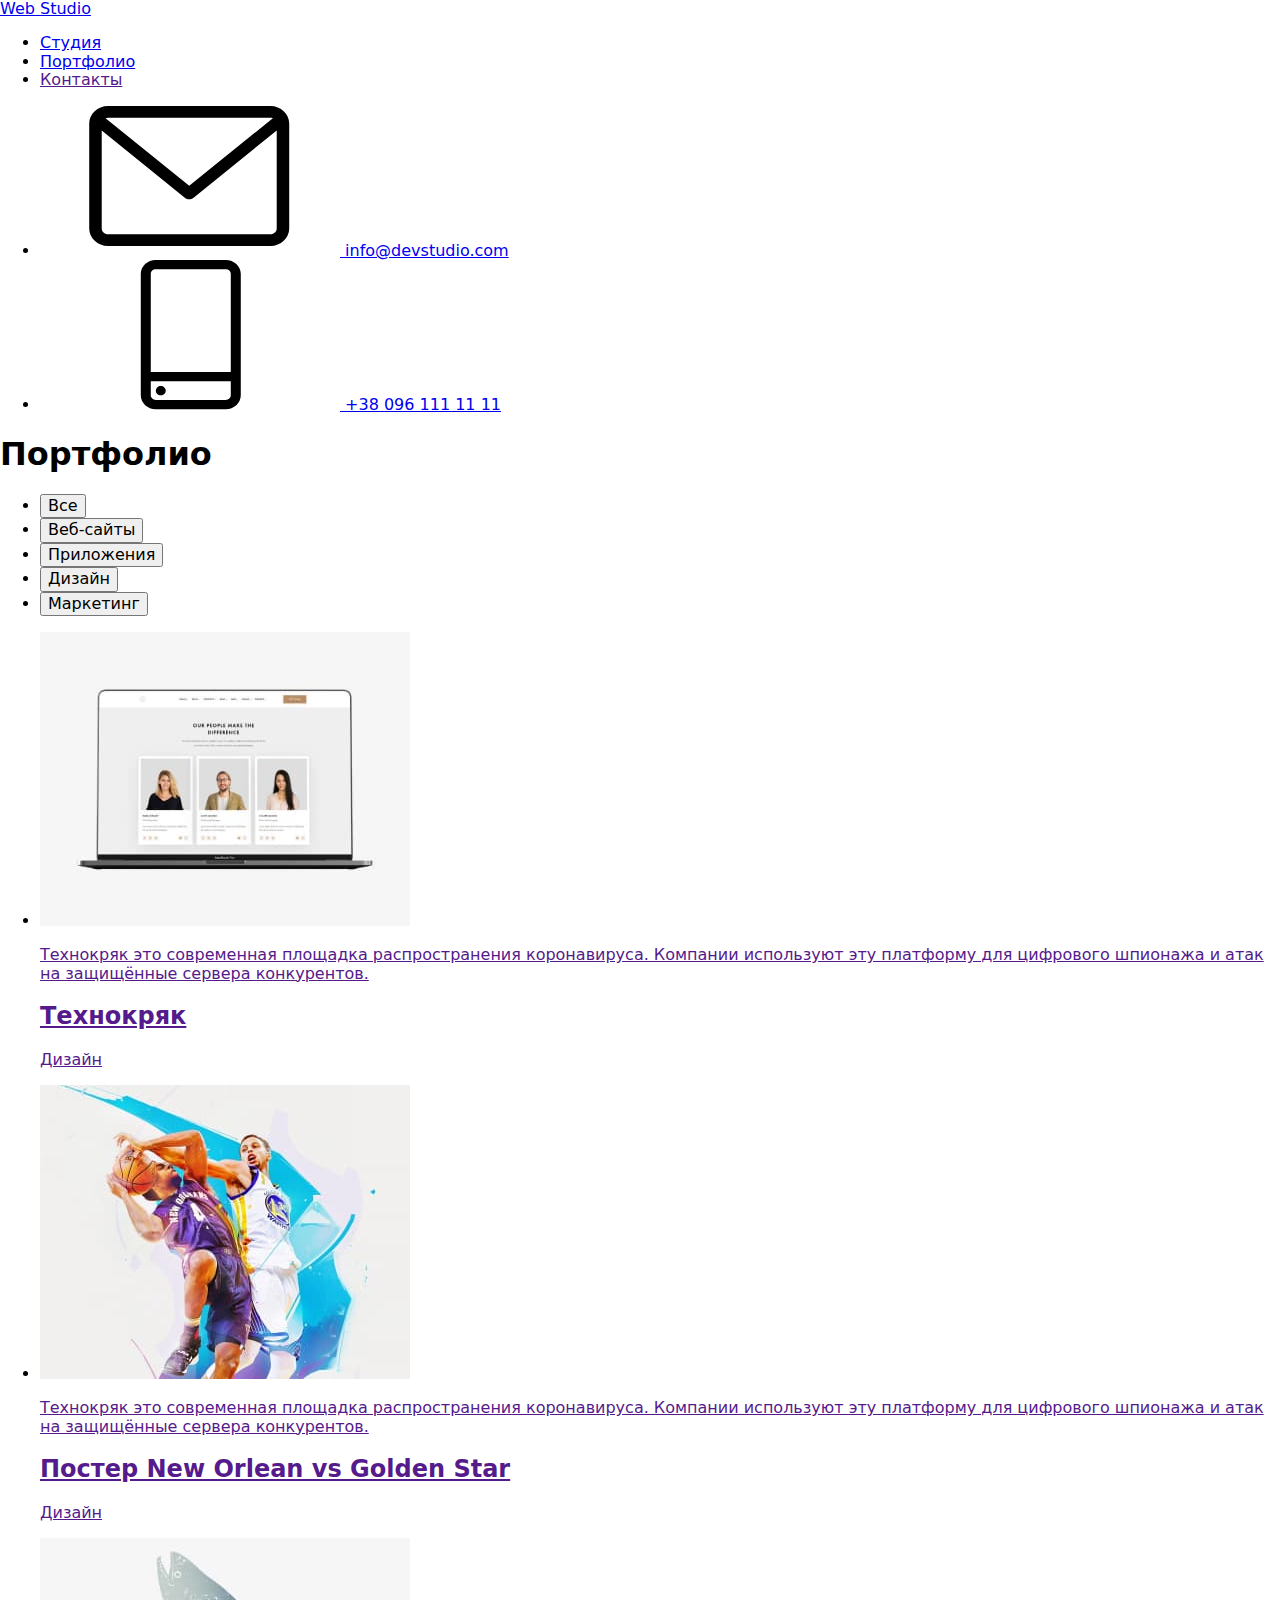
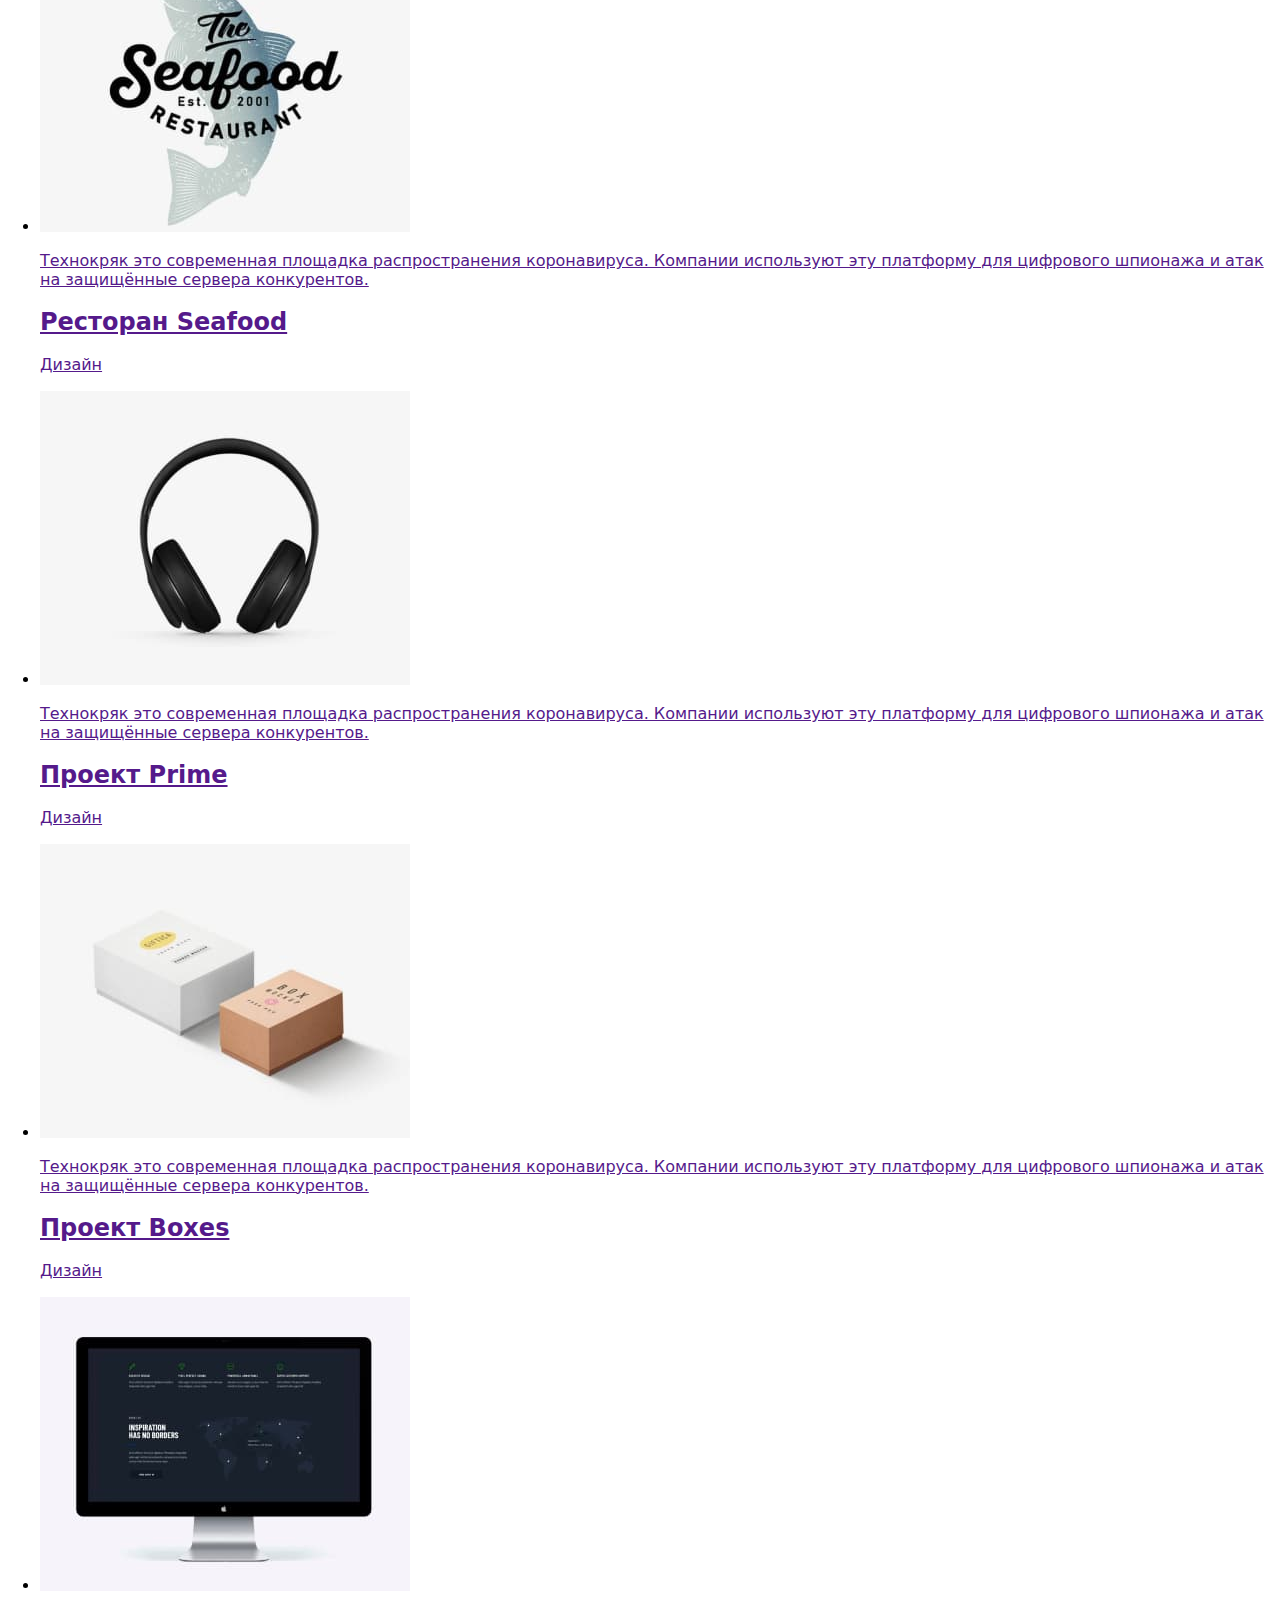
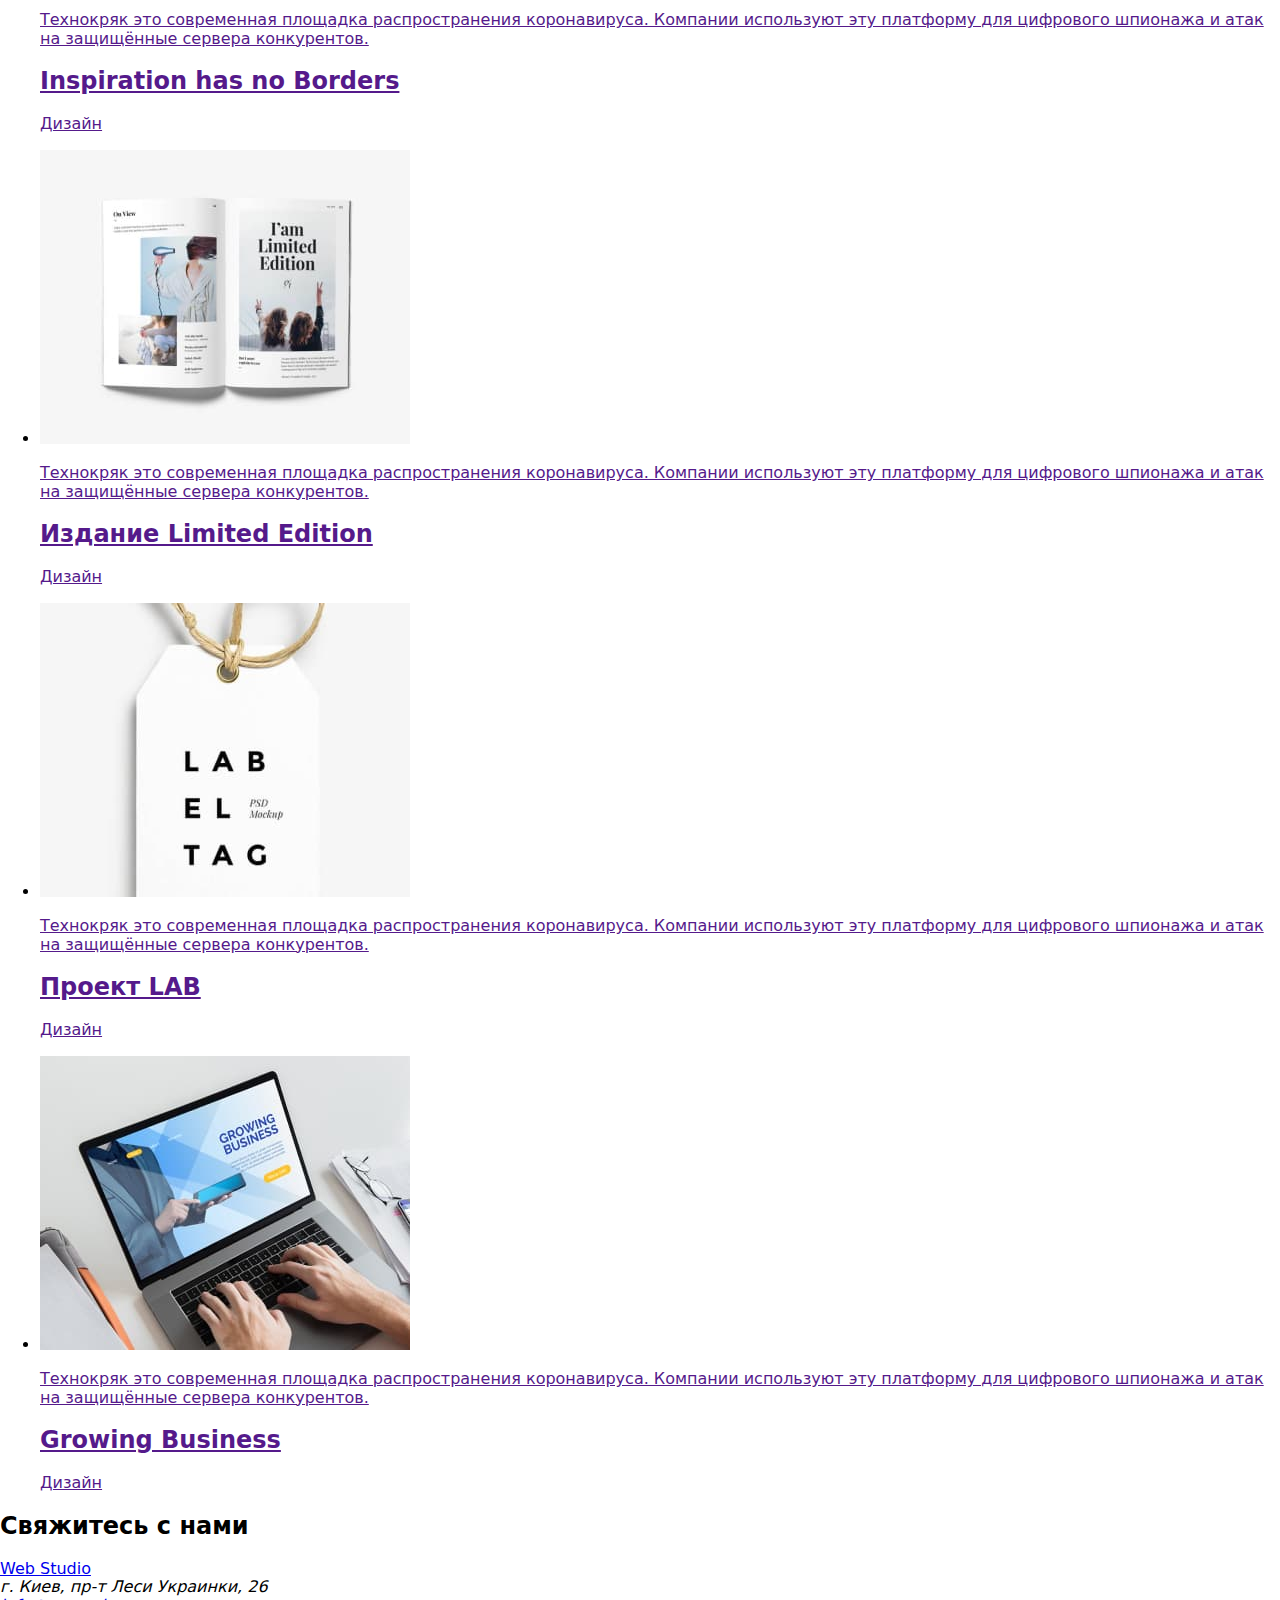
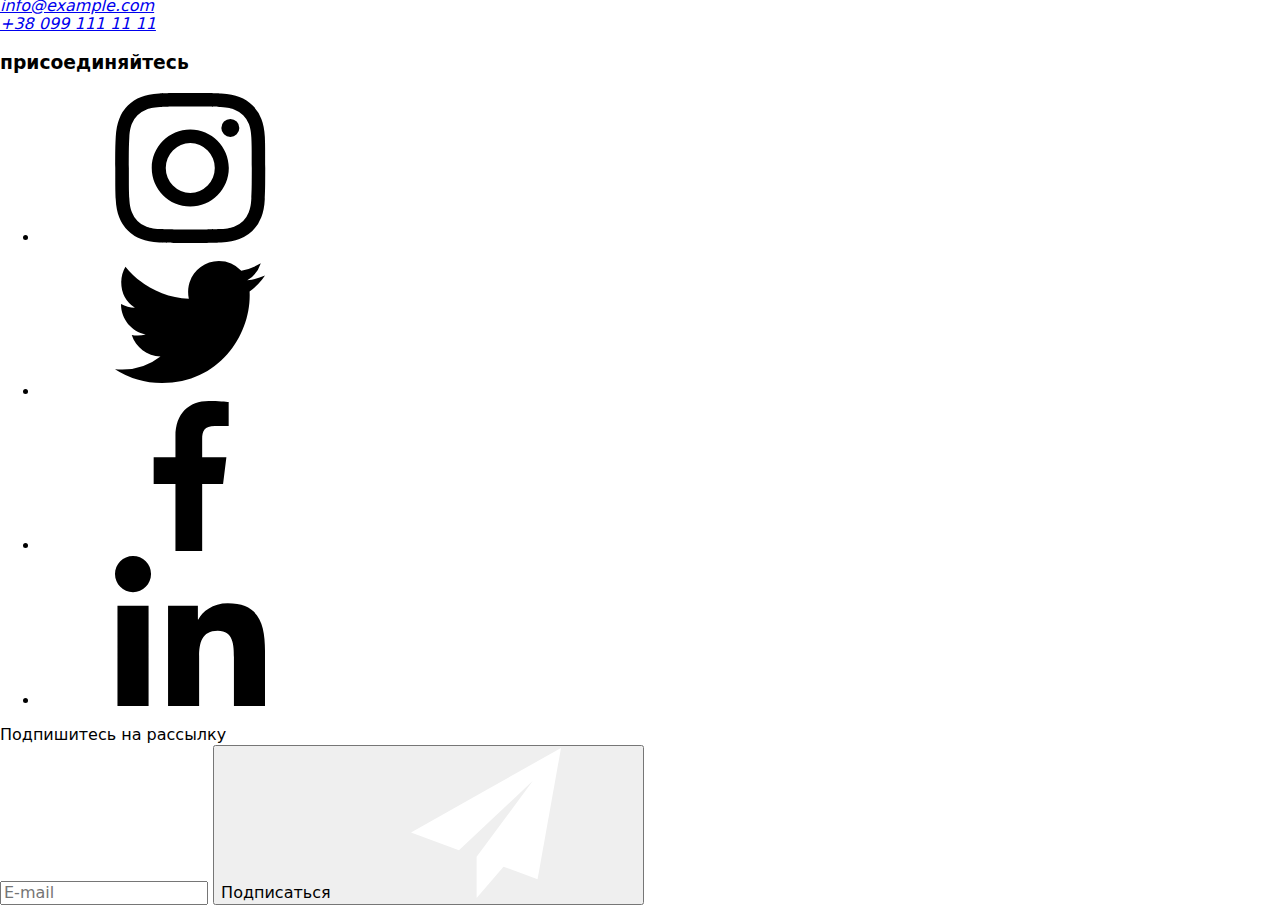
==== commit def24e6c: "Fixes automation of css styles" ====
--- a/portfolio.html
+++ b/portfolio.html
@@ -6,8 +6,7 @@
     <title>Portfolio</title>
     <link href="https://fonts.googleapis.com/css2?family=Raleway:wght@700&amp;family=Roboto:wght@400;500;700;900&amp;display=swap" rel="stylesheet">
     <link rel="stylesheet" href="css/normalize.css"/>
-    <link rel="stylesheet" href="./css/common.css"/>
-    <link rel="stylesheet" href="./css/styles.css"/>
+    <link rel="stylesheet" href="./dist/main.min.css"/>
 </head>
 <body>
     <header>
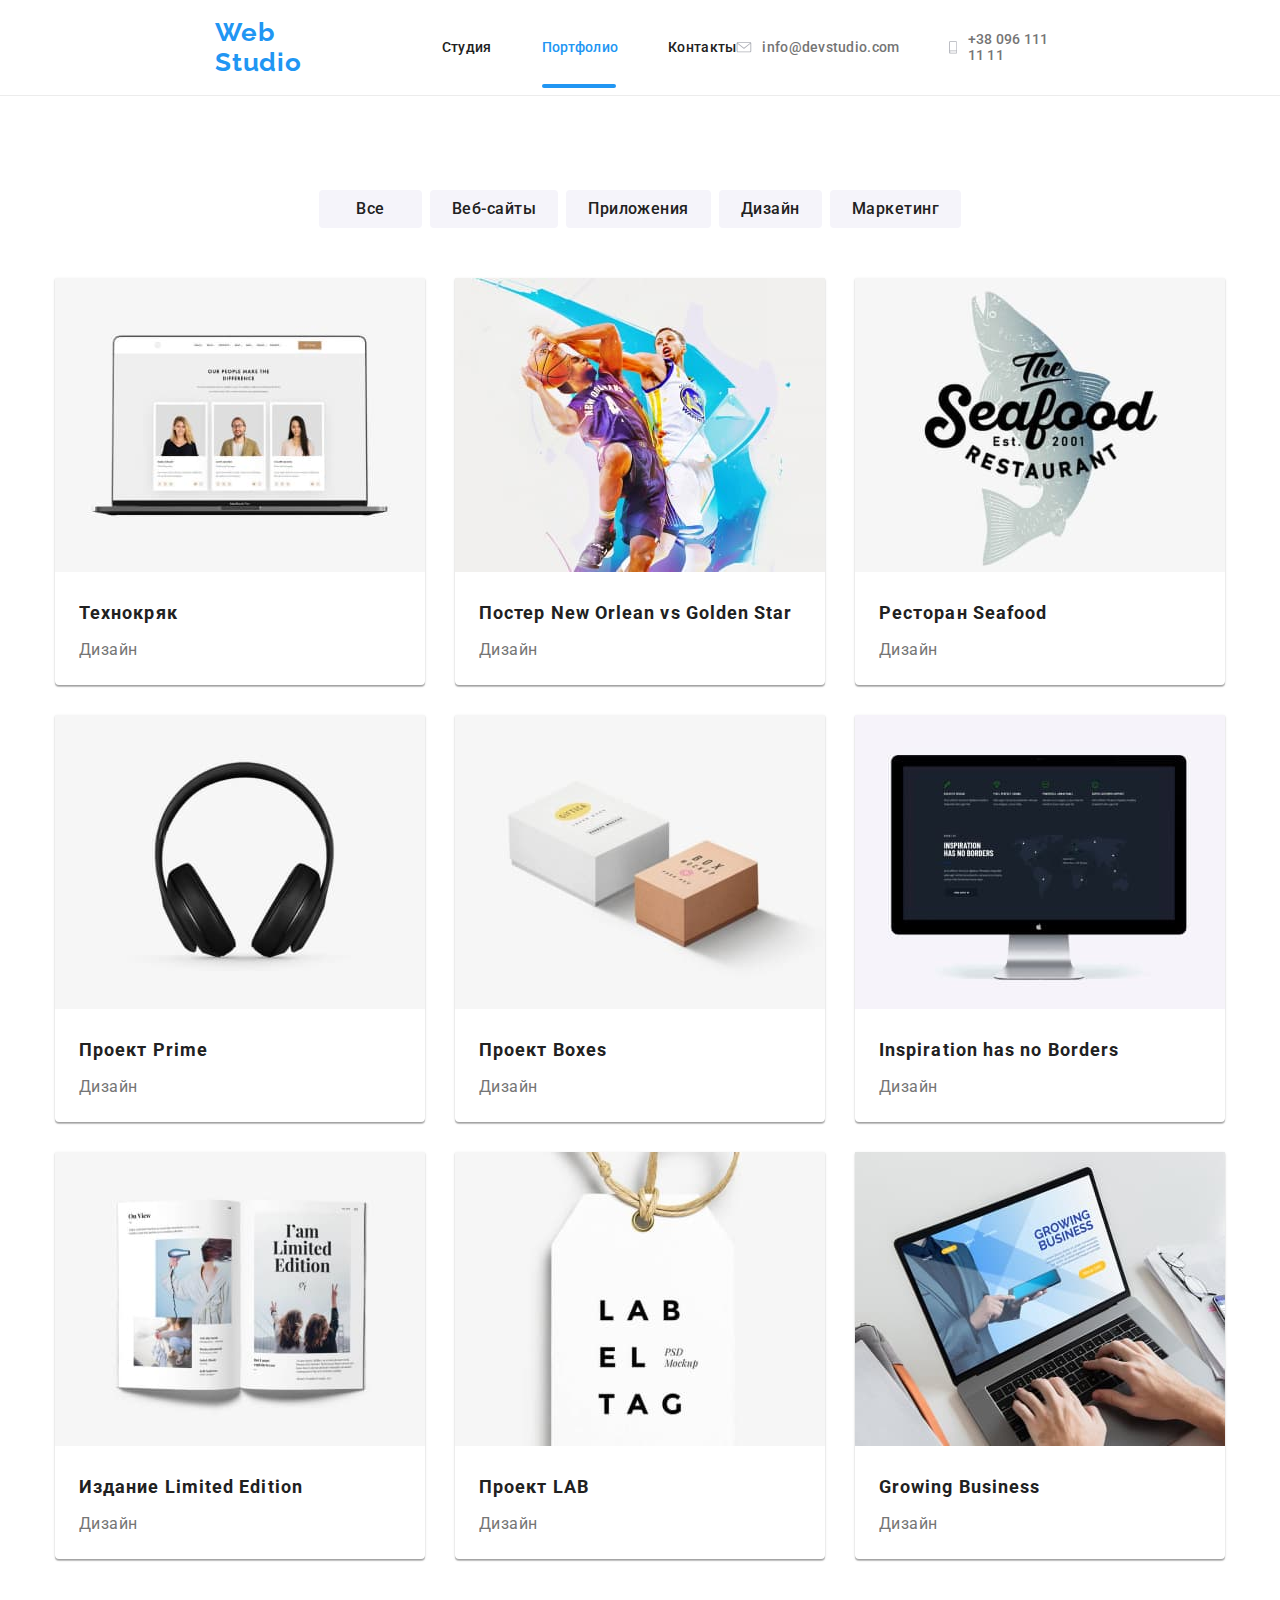
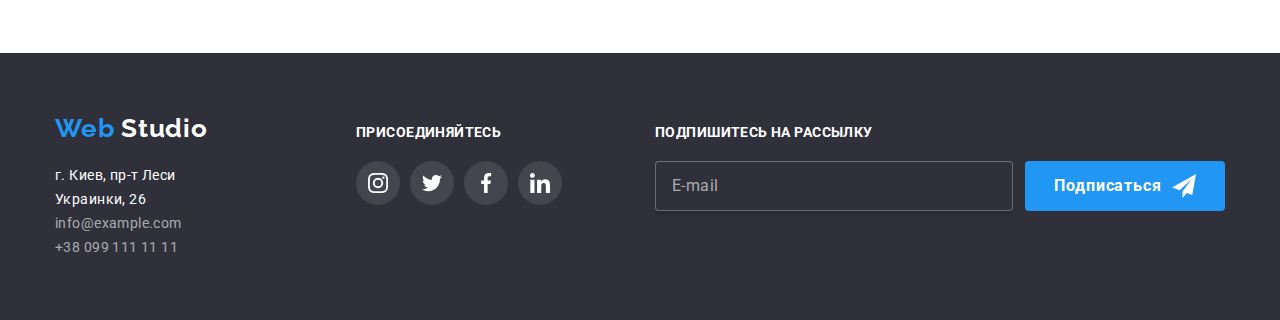
==== commit e4431e2a: "Fixes sass compilation order" ====
--- a/portfolio.html
+++ b/portfolio.html
@@ -6,7 +6,7 @@
     <title>Portfolio</title>
     <link href="https://fonts.googleapis.com/css2?family=Raleway:wght@700&amp;family=Roboto:wght@400;500;700;900&amp;display=swap" rel="stylesheet">
     <link rel="stylesheet" href="css/normalize.css"/>
-    <link rel="stylesheet" href="./dist/main.min.css"/>
+    <link rel="stylesheet" href="./css/main.min.css"/>
 </head>
 <body>
     <header>
--- a/css/main.min.css
+++ b/css/main.min.css
@@ -0,0 +1,2 @@
+html{-webkit-box-sizing:border-box;box-sizing:border-box}*,*::before,*::after{-webkit-box-sizing:inherit;box-sizing:inherit}body{background-color:#fff;font-family:Roboto, sans-serif;font-size:14px;letter-spacing:0.03em;margin:0}h1,h2,h3,h4,h5,h6,ul,p{margin:0 0 0 0;padding:0 0 0 0}ul{list-style:none}.header-conteiner{margin:0 auto 0 auto;max-width:1600px;padding-left:215px;padding-right:215px;border-bottom:1px solid #ECECEC}.header-conteiner.portfolio-page{margin-bottom:94px}.logo{color:#2196F3;font-family:Raleway;font-weight:700;font-size:26px;line-height:1.19;letter-spacing:0.03em;text-decoration:none}.logo .header-logo{color:#212121}.logo.footer-logo{display:block;margin-bottom:20px}.footer-logo .logo{color:#fff}.nav,.nav-link{color:#212121;font-weight:500;line-height:1.14;letter-spacing:0.02em;text-decoration:none;-webkit-transition:fill 250ms cubic-bezier(0.4, 0, 0.2, 1),color 250ms cubic-bezier(0.4, 0, 0.2, 1);transition:fill 250ms cubic-bezier(0.4, 0, 0.2, 1),color 250ms cubic-bezier(0.4, 0, 0.2, 1)}.ul{display:-webkit-box;display:-ms-flexbox;display:flex;-webkit-box-align:center;-ms-flex-align:center;align-items:center;-webkit-box-pack:center;-ms-flex-pack:center;justify-content:center;margin-left:auto}.nav .ul{margin-left:85px}.item{position:relative}.item:hover .nav-link,.item:focus .nav-link,.item:hover .icon,.item:focus .icon{fill:#2196F3;color:#2196F3}.ul .item:not(:last-child){margin-right:50px}.nav-link{display:block;padding-top:32px;padding-bottom:31px}.nav-link.current{color:#2196F3}.decor::before{position:absolute;top:76px;left:0;content:'';width:calc(100% - 2px);height:4px;border-radius:2px;background-color:#2196F3;opacity:0}.current .decor::before{opacity:1}.nav-link.contact{display:-webkit-box;display:-ms-flexbox;display:flex;-webkit-box-align:center;-ms-flex-align:center;align-items:center;color:#757575;-webkit-transition:fill 250ms cubic-bezier(0.4, 0, 0.2, 1),color 250ms cubic-bezier(0.4, 0, 0.2, 1);transition:fill 250ms cubic-bezier(0.4, 0, 0.2, 1),color 250ms cubic-bezier(0.4, 0, 0.2, 1)}.contact .icon{width:16px;height:11px;margin-right:10px;fill:#AFB1B8;-webkit-transition:fill 250ms cubic-bezier(0.4, 0, 0.2, 1),color 250ms cubic-bezier(0.4, 0, 0.2, 1);transition:fill 250ms cubic-bezier(0.4, 0, 0.2, 1),color 250ms cubic-bezier(0.4, 0, 0.2, 1)}.header-phone.icon{width:10px;height:15px}.ul.address{-webkit-box-orient:vertical;-webkit-box-direction:normal;-ms-flex-direction:column;flex-direction:column;-webkit-box-align:start;-ms-flex-align:start;align-items:flex-start;margin-left:0}.address{font-style:normal;font-weight:400;font-size:14px;line-height:1.71}.address-link{color:rgba(255,255,255,0.6);text-decoration:none}.address-link:hover,.address-link:focus{color:#2196F3}.button{display:-webkit-box;display:-ms-flexbox;display:flex;width:200px;height:50px;-webkit-box-align:center;-ms-flex-align:center;align-items:center;-webkit-box-pack:center;-ms-flex-pack:center;justify-content:center;border:0;border-radius:4px;background-color:#2196F3;color:#fff;font-weight:700;font-size:16px;line-height:1.87;letter-spacing:0.06em;text-decoration:none}.social-link .icon{width:20px;height:20px;-webkit-transition:fill 250ms cubic-bezier(0.4, 0, 0.2, 1);transition:fill 250ms cubic-bezier(0.4, 0, 0.2, 1)}.social-link{display:-webkit-box;display:-ms-flexbox;display:flex;-webkit-box-align:center;-ms-flex-align:center;align-items:center;-webkit-box-pack:center;-ms-flex-pack:center;justify-content:center;width:44px;height:44px;margin-bottom:0;border-radius:50%;-webkit-transition:background-color 250ms cubic-bezier(0.4, 0, 0.2, 1);transition:background-color 250ms cubic-bezier(0.4, 0, 0.2, 1)}.social-link:hover,.social-link:focus,.social-link:hover .icon,.social-link:focus .icon{background-color:#2196F3;fill:#fff}.ul.follow-us{-webkit-box-orient:vertical;-webkit-box-direction:normal;-ms-flex-direction:column;flex-direction:column;-webkit-box-align:start;-ms-flex-align:start;align-items:flex-start;margin-left:147px}.features.ul{margin-left:0}.follow-us-link{display:-webkit-box;display:-ms-flexbox;display:flex;-webkit-box-align:center;-ms-flex-align:center;align-items:center;-webkit-box-pack:center;-ms-flex-pack:center;justify-content:center;width:44px;height:44px;margin-bottom:0;border-radius:50%;background-color:rgba(255,255,255,0.1);-webkit-transition:fill 250ms cubic-bezier(0.4, 0, 0.2, 1),background-color 250ms cubic-bezier(0.4, 0, 0.2, 1);transition:fill 250ms cubic-bezier(0.4, 0, 0.2, 1),background-color 250ms cubic-bezier(0.4, 0, 0.2, 1)}.follow-us-link:hover,.follow-us-link:focus{background-color:#2196F3}.follow-us-link .icon{width:20px;height:20px;fill:#fff}.footer-label{margin-bottom:20px;font-weight:700;font-size:14px;text-transform:uppercase;cursor:pointer}.footer-input{width:358px;height:50px;padding-top:15px;padding-bottom:15px;padding-left:16px;margin-right:12px;border:1px solid rgba(255,255,255,0.3);border-radius:4px;background-color:#2F303A;cursor:pointer;-webkit-box-shadow:0px 4px 4px rgba(0,0,0,0.15);box-shadow:0px 4px 4px rgba(0,0,0,0.15);-webkit-transition:border-color 250ms cubic-bezier(0.4, 0, 0.2, 1);transition:border-color 250ms cubic-bezier(0.4, 0, 0.2, 1)}.footer-input:focus{outline:none;border-color:#2196F3}.footer-input::-webkit-input-placeholder{font-size:16px;line-height:1.25;letter-spacing:0.03em;color:rgba(255,255,255,0.6)}.footer-input:-ms-input-placeholder{font-size:16px;line-height:1.25;letter-spacing:0.03em;color:rgba(255,255,255,0.6)}.footer-input::-ms-input-placeholder{font-size:16px;line-height:1.25;letter-spacing:0.03em;color:rgba(255,255,255,0.6)}.footer-input::placeholder{font-size:16px;line-height:1.25;letter-spacing:0.03em;color:rgba(255,255,255,0.6)}.subscribe .icon{width:24px;height:24px;margin-left:10px}.conteiner.customize{margin:0 auto 34px auto;padding:0 0 16px 0}.ul .portfolio-item:not(:last-child){margin-right:8px}.portfolio-button{min-width:103px;height:38px;padding:6px 22px;border:0;border-radius:4px;background-color:#F5F4FA;color:#212121;font-family:Roboto, sans-serif;font-weight:500;font-size:16px;line-height:1.62;letter-spacing:0.03em;-webkit-transition:color 250ms cubic-bezier(0.4, 0, 0.2, 1),background-color 250ms cubic-bezier(0.4, 0, 0.2, 1),-webkit-box-shadow 250ms cubic-bezier(0.4, 0, 0.2, 1);transition:color 250ms cubic-bezier(0.4, 0, 0.2, 1),background-color 250ms cubic-bezier(0.4, 0, 0.2, 1),-webkit-box-shadow 250ms cubic-bezier(0.4, 0, 0.2, 1);transition:color 250ms cubic-bezier(0.4, 0, 0.2, 1),background-color 250ms cubic-bezier(0.4, 0, 0.2, 1),box-shadow 250ms cubic-bezier(0.4, 0, 0.2, 1);transition:color 250ms cubic-bezier(0.4, 0, 0.2, 1),background-color 250ms cubic-bezier(0.4, 0, 0.2, 1),box-shadow 250ms cubic-bezier(0.4, 0, 0.2, 1),-webkit-box-shadow 250ms cubic-bezier(0.4, 0, 0.2, 1)}.portfolio-button:hover,.portfolio-button:focus{background-color:#2196F3;color:#fff;-webkit-box-shadow:0px 3px 1px rgba(0,0,0,0.1),0px 1px 2px rgba(0,0,0,0.08),0px 2px 2px rgba(0,0,0,0.12);box-shadow:0px 3px 1px rgba(0,0,0,0.1),0px 1px 2px rgba(0,0,0,0.08),0px 2px 2px rgba(0,0,0,0.12)}.main{text-align:center}.hero-conteiner{margin:0 auto 94px auto;max-width:1600px;height:600px;background-color:rgba(47,48,58,0.8);background-image:-webkit-gradient(linear, left top, right top, from(rgba(47,48,58,0.8)), to(rgba(47,48,58,0.8))),url("../../img/header-img.jpg");background-image:linear-gradient(to right, rgba(47,48,58,0.8), rgba(47,48,58,0.8)),url("../../img/header-img.jpg")}.header{color:#fff;font-weight:900;font-size:44px;line-height:1.36;text-align:center;letter-spacing:0.06em;text-transform:uppercase}.absolute{position:absolute;top:224px;right:0px}.header.absolute{top:200px;right:430px;left:430px}.button.absolute{top:330px;right:700px}.section{color:#212121;font-weight:700;line-height:1.14}.conteiner{margin:0 auto 94px auto;width:1200px;padding-left:15px;padding-right:15px}.section-header{margin-bottom:50px;background-color:var(--secondary-page-color);font-weight:700;font-size:36px;line-height:1.17;text-align:center;letter-spacing:0.03em;text-transform:none}.hidden{position:absolute;visibility:hidden}.ul .items{-webkit-box-align:start;-ms-flex-align:start;align-items:flex-start}.ul .items:not(:last-child){margin-right:30px}.features-items{display:-webkit-box;display:-ms-flexbox;display:flex;width:270px;height:120px;-webkit-box-align:center;-ms-flex-align:center;align-items:center;-webkit-box-pack:center;-ms-flex-pack:center;justify-content:center;margin-bottom:30px;border-radius:4px;background-color:#F5F4FA}.icon{width:70px;height:70px;fill:#AFB1B8}.features{text-align:left;font-weight:700;font-size:14px;text-transform:uppercase;margin-bottom:20px}.section-text{text-align:left;color:#757575;font-weight:400;line-height:1.71}.relative{position:relative}.absolute-layer::before{position:absolute;top:224px;right:0px;content:'';width:370px;height:70px;background-color:rgba(47,48,58,0.8)}.features.customize{top:251px;width:370px;color:#fff;text-align:center}.team{padding-top:94px;padding-bottom:94px}.absolute.desine-desisions{top:343px;right:490px;width:auto}.items-width{width:270px;padding-bottom:24px;-webkit-box-shadow:0px 1px 3px rgba(0,0,0,0.12),0px 1px 1px rgba(0,0,0,0.14),0px 2px 1px rgba(0,0,0,0.2);box-shadow:0px 1px 3px rgba(0,0,0,0.12),0px 1px 1px rgba(0,0,0,0.14),0px 2px 1px rgba(0,0,0,0.2);border-radius:0px 0px 4px 4px}.photo-margin{max-width:270px;margin-bottom:30px}.teammate-name{margin-bottom:10px;font-weight:500;font-size:16px;line-height:1.19}.teammate-name.section-text{margin-bottom:16px;text-align:center;font-weight:400}.ul .team-item:not(:last-child){margin-right:10px}.section-link{color:#AFB1B8;text-decoration:none}.section-link:hover .icon,.section-link:focus .icon{color:#2196F3;fill:#2196F3}.clients-items{display:-webkit-box;display:-ms-flexbox;display:flex;width:170px;height:90px;-webkit-box-align:center;-ms-flex-align:center;align-items:center;-webkit-box-pack:center;-ms-flex-pack:center;justify-content:center;border:1px solid #AFB1B8;border-radius:4px;-webkit-transition:border-color 250ms cubic-bezier(0.4, 0, 0.2, 1);transition:border-color 250ms cubic-bezier(0.4, 0, 0.2, 1)}.clients-items .icon{width:44px;height:49px;margin-bottom:0;fill:#AFB1B8;-webkit-transition:fill 250ms cubic-bezier(0.4, 0, 0.2, 1);transition:fill 250ms cubic-bezier(0.4, 0, 0.2, 1)}.clients-items .icon:hover,.clients-items .icon:focus{fill:#2196F3;border-color:#2196F3}.clients-link:hover,.clients-link:focus{fill:#2196F3;border-color:#2196F3}.tagline.icon{width:40px;height:52px}.company.icon{width:41px;height:43px}.foster-peters.icon{width:80px;height:42px}.brand.icon{width:59px;height:47px}.tag-line.icon{width:89px;height:45px}.portfolio.conteiner{margin-right:auto;margin-left:auto}.ul.portfolio:nth-child(n+1){-ms-flex-wrap:wrap;flex-wrap:wrap}.ul .portfolio:nth-child(3n){margin-right:0px}.portfolio .items{margin-bottom:30px}.portfolio .items:nth-last-child(-n+3){margin-bottom:0}.portfolio.items{position:relative;width:370px;-webkit-box-shadow:0px 1px 3px rgba(0,0,0,0.12),0px 1px 1px rgba(0,0,0,0.14),0px 2px 1px rgba(0,0,0,0.2);box-shadow:0px 1px 3px rgba(0,0,0,0.12),0px 1px 1px rgba(0,0,0,0.14),0px 2px 1px rgba(0,0,0,0.2);border-radius:0px 0px 4px 4px}.portfolio-link{text-decoration:none}.hover-block{position:absolute;top:0px;left:0px;width:370px;height:294px;padding:63px 24px;color:#fff;font-size:18px;line-height:1.56;text-align:left;background-color:rgba(33,150,243,0.9);-webkit-transform:translateY(102%);transform:translateY(102%);-webkit-transition:-webkit-transform 250ms cubic-bezier(0.4, 0, 0.2, 1);transition:-webkit-transform 250ms cubic-bezier(0.4, 0, 0.2, 1);transition:transform 250ms cubic-bezier(0.4, 0, 0.2, 1);transition:transform 250ms cubic-bezier(0.4, 0, 0.2, 1), -webkit-transform 250ms cubic-bezier(0.4, 0, 0.2, 1)}.portfolio-conteiner{padding:20px 24px;text-align:left}.portfolio-header{margin-bottom:4px;text-align:left;color:#212121;font-weight:700;font-size:18px;line-height:2.00;letter-spacing:0.06em}.portfolio-text{color:#757575;font-weight:400;font-size:16px;line-height:1.88}.techno-crak,.new-orlean,.seafood,.prime,.boxes,.inspiration,.limited-edition,.lab,.growing-business{position:relative;overflow:hidden}.techno-crak:hover .hover-block,.new-orlean:hover .hover-block,.seafood:hover .hover-block,.prime:hover .hover-block,.boxes:hover .hover-block,.inspiration:hover .hover-block,.limited-edition:hover .hover-block,.lab:hover .hover-block,.growing-business:hover .hover-block,.portfolio-link:hover .hover-block{background-color:rgba(33,150,243,0.9);-webkit-transform:translateY(0);transform:translateY(0)}.footer{max-width:1600px;margin-right:auto;margin-left:auto;color:#ffffff;line-height:1.14;background-color:#2F303A}.footer.section-header{background-color:#2F303A}.footer-conteiner{margin:0 auto 0 auto;width:1200px;padding-top:60px;padding-right:15px;padding-bottom:60px;padding-left:15px}.footer-conteiner.ul{-webkit-box-align:baseline;-ms-flex-align:baseline;align-items:baseline;-webkit-box-pack:start;-ms-flex-pack:start;justify-content:start}.ul.subscribe{-webkit-box-orient:vertical;-webkit-box-direction:normal;-ms-flex-direction:column;flex-direction:column;-webkit-box-align:start;-ms-flex-align:start;align-items:flex-start;margin-left:93px}.backdrop{position:fixed;top:0;left:0;width:100%;height:100%;background-color:rgba(255,165,0,0);opacity:1;-webkit-transition:opacity 250ms cubic-bezier(0.4, 0, 0.2, 1);transition:opacity 250ms cubic-bezier(0.4, 0, 0.2, 1)}.backdrop.is-hidden{opacity:0;pointer-events:none}.backdrop.is-hidden .modal{-webkit-transform:translate(-50%, -50%) scale(0.8);transform:translate(-50%, -50%) scale(0.8)}.modal{position:absolute;top:50%;left:50%;width:528px;height:581px;padding:40px 40px;border-radius:4px;background-color:#FFFFFF;-webkit-box-shadow:0px 1px 3px rgba(0,0,0,0.12),0px 1px 1px rgba(0,0,0,0.14),0px 2px 1px rgba(0,0,0,0.2);box-shadow:0px 1px 3px rgba(0,0,0,0.12),0px 1px 1px rgba(0,0,0,0.14),0px 2px 1px rgba(0,0,0,0.2);-webkit-transform:translate(-50%, -50%) scale(1);transform:translate(-50%, -50%) scale(1);-webkit-transition:-webkit-transform 250ms cubic-bezier(0.4, 0, 0.2, 1);transition:-webkit-transform 250ms cubic-bezier(0.4, 0, 0.2, 1);transition:transform 250ms cubic-bezier(0.4, 0, 0.2, 1);transition:transform 250ms cubic-bezier(0.4, 0, 0.2, 1), -webkit-transform 250ms cubic-bezier(0.4, 0, 0.2, 1)}.modal-button{position:absolute;top:8px;left:490px;display:-webkit-box;display:-ms-flexbox;display:flex;width:30px;height:30px;-webkit-box-align:center;-ms-flex-align:center;align-items:center;-webkit-box-pack:center;-ms-flex-pack:center;justify-content:center;border:1px solid rgba(0,0,0,0.1);border-radius:50%;background-color:#FFFFFF}.modal-button .icon{width:11px;height:11px;fill:#000000;-webkit-transition:fill 250ms cubic-bezier(0.4, 0, 0.2, 1);transition:fill 250ms cubic-bezier(0.4, 0, 0.2, 1)}.modal-button:hover,.modal-button:focus,.modal-button:hover .icon,.modal-button:focus .icon{fill:#2196F3;cursor:pointer}.modal-content{position:relative;color:#212121}.modal-header{margin-bottom:12px;font-size:20px;font-weight:700;line-height:1.15}.modal-label{display:block;margin-bottom:4px;color:#757575;font-size:12px;line-height:1.17;letter-spacing:0.01em;cursor:pointer}.modal-iput{width:100%;height:40px;padding-top:12px;padding-bottom:12px;padding-left:42px;margin-bottom:10px;border:1px solid rgba(33,33,33,0.2);border-radius:4px;cursor:pointer;-webkit-transition:border-color 250ms cubic-bezier(0.4, 0, 0.2, 1);transition:border-color 250ms cubic-bezier(0.4, 0, 0.2, 1)}.modal-content .icon{position:absolute;top:64px;left:12px;width:18px;height:18px;fill:#212121}.name,.phone,.email{-webkit-transition:fill 250ms cubic-bezier(0.4, 0, 0.2, 1);transition:fill 250ms cubic-bezier(0.4, 0, 0.2, 1)}.icon.phone{top:calc(64px + 68px)}.icon.email{top:calc(64px + 68px * 2)}.modal-iput:focus,.modal-iput:focus+.name,.modal-iput:focus+.phone,.modal-iput:focus+.email{outline:none;border-color:#2196F3;fill:#2196F3}.modal-comment{width:100%;height:120px;padding:12px 16px;margin-bottom:20px;border:1px solid rgba(33,33,33,0.2);border-radius:4px;resize:none;-webkit-transition:border-color 250ms cubic-bezier(0.4, 0, 0.2, 1);transition:border-color 250ms cubic-bezier(0.4, 0, 0.2, 1)}.modal-comment::-webkit-input-placeholder{color:rgba(117,117,117,0.5);font-size:12px;line-height:1.17;letter-spacing:0.01em}.modal-comment:-ms-input-placeholder{color:rgba(117,117,117,0.5);font-size:12px;line-height:1.17;letter-spacing:0.01em}.modal-comment::-ms-input-placeholder{color:rgba(117,117,117,0.5);font-size:12px;line-height:1.17;letter-spacing:0.01em}.modal-comment::placeholder{color:rgba(117,117,117,0.5);font-size:12px;line-height:1.17;letter-spacing:0.01em}.modal-comment:focus{outline:none;border-color:#2196F3}.modal-checkbox{width:16px;height:15px;-webkit-appearance:none;-moz-appearance:none;appearance:none;outline:none}.checkbox.modal-label{display:inline-block;margin-bottom:30px;margin-left:8px;font-size:14px;line-height:1.7;letter-spacing:0.03em}.icon.square{width:16px;height:16px;top:calc((64px + 68px * 2) + 203px);left:0}.square{-webkit-transition:background-color 250ms cubic-bezier(0.4, 0, 0.2, 1),fill 250ms cubic-bezier(0.4, 0, 0.2, 1);transition:background-color 250ms cubic-bezier(0.4, 0, 0.2, 1),fill 250ms cubic-bezier(0.4, 0, 0.2, 1)}.modal-checkbox:checked ~ .square{fill:#2196F3;background-image:url(../../img/icon-check.svg);background-color:#2196F3}.modal-link{color:#2196F3}.modal-content .button{display:inline;position:relative;left:50%;-webkit-transform:translate(-50%);transform:translate(-50%);-webkit-box-shadow:0px 4px 4px rgba(0,0,0,0.15);box-shadow:0px 4px 4px rgba(0,0,0,0.15)}
+/*# sourceMappingURL=main.min.css.map */